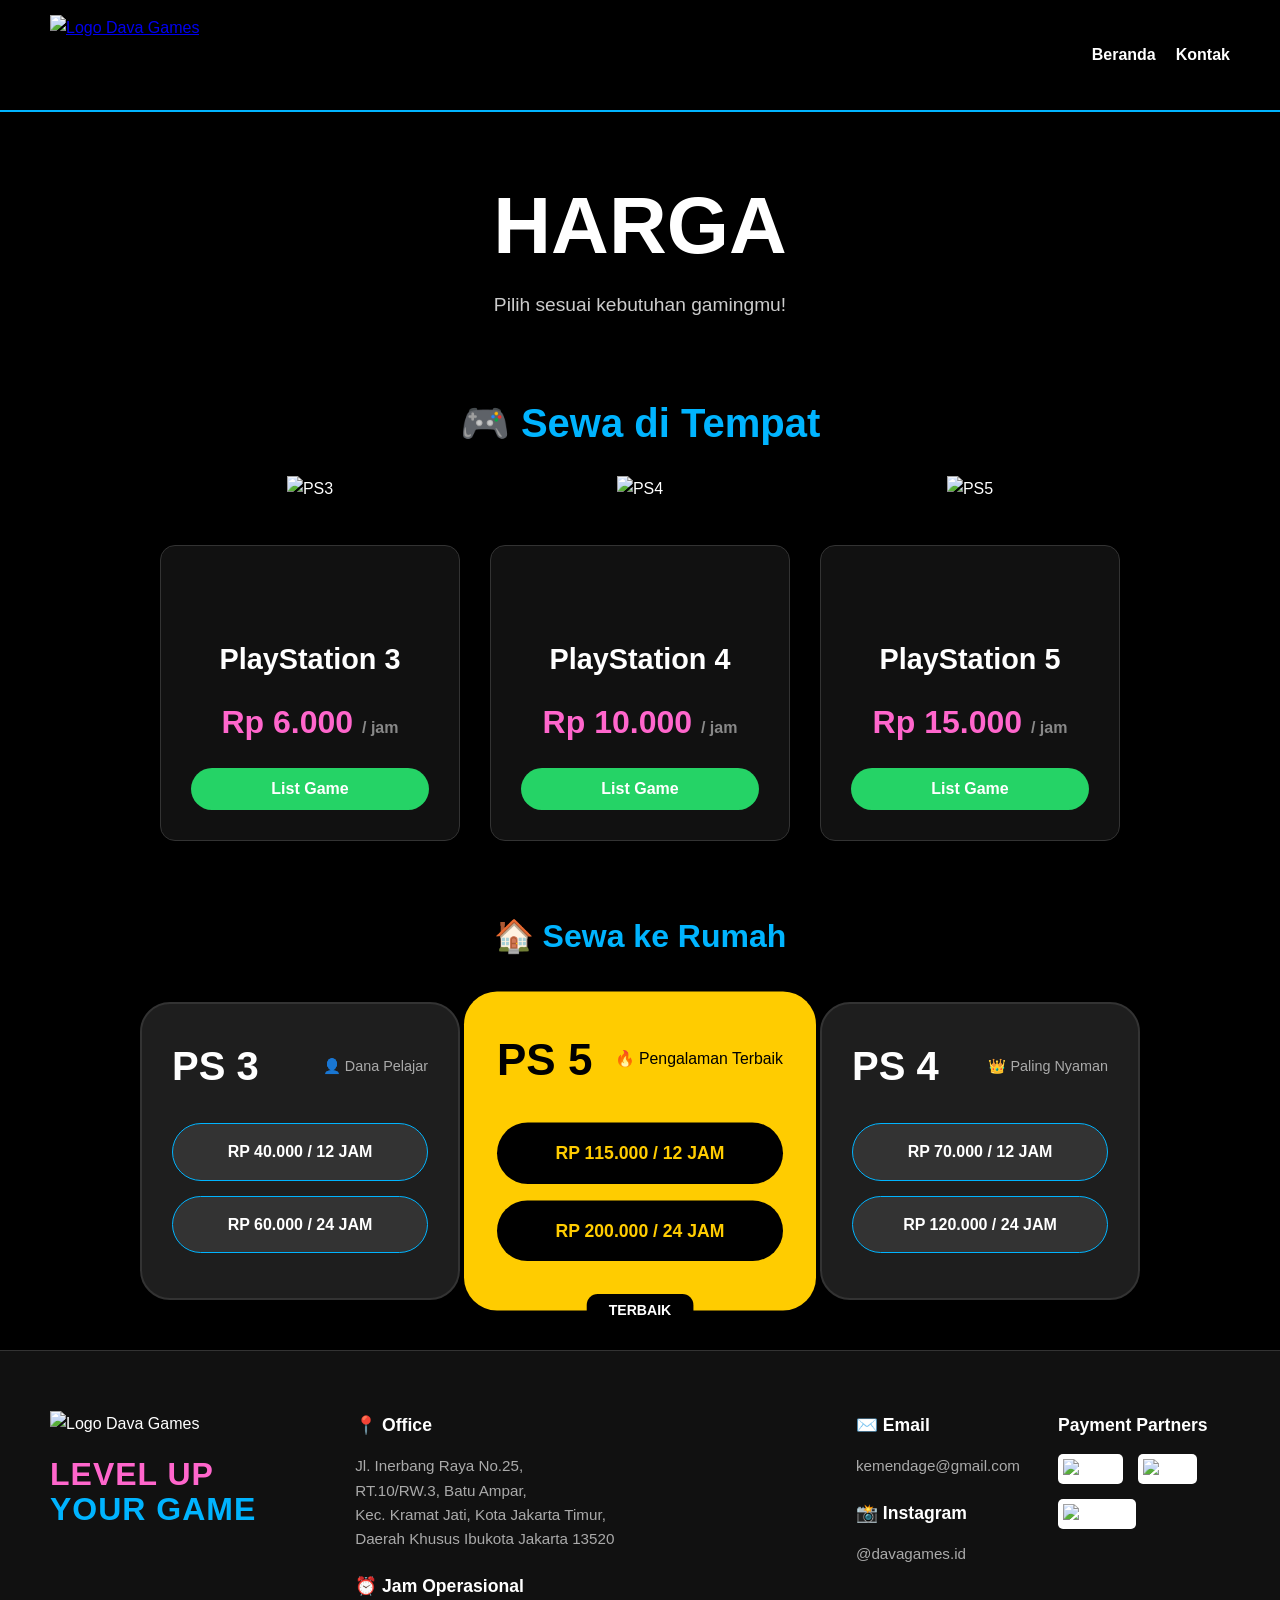
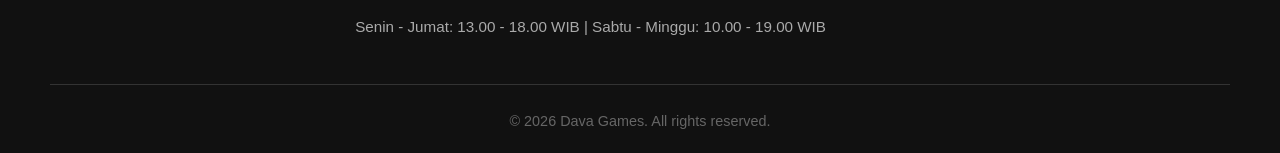
==== harga.html @ 0c89ca35 "Add base file" ====
<!DOCTYPE html>
<html lang="id">
<head>
    <meta charset="UTF-8">
    <meta name="viewport" content="width=device-width, initial-scale=1.0">
    <title>Harga Sewa | Dava Games</title>
    <link rel="stylesheet" href="style.css">
</head>
<body>

    <nav>
        <div class="logo">
            <a href="index.html"><img src="image/logo.png" alt="Logo Dava Games"></a>
        </div>
        <ul class="nav-links">
            <li><a href="index.html">Beranda</a></li>
            <li><a href="#kontak">Kontak</a></li>
        </ul>
    </nav>

    <header class="harga-header">
        <h1>HARGA</h1>
        <p>Pilih sesuai kebutuhan gamingmu!</p>
    </header>

    <section class="pricing" style="padding: 20px 50px;">
        <h2 class="section-title">🎮 Sewa di Tempat</h2>
        <div class="cards">
            <div class="card">
                <img src="image/ps3.png" alt="PS3" class="konsol-img">
                <h3>PlayStation 3</h3>
                <p class="price">Rp 6.000 <span>/ jam</span></p>
                <button class="btn-pesan" onclick="window.location.href='list-game.html?console=ps3'">List Game</button>
            </div>
            <div class="card">
                <img src="image/ps4.png" alt="PS4" class="konsol-img">
                <h3>PlayStation 4</h3>
                <p class="price">Rp 10.000 <span>/ jam</span></p>
                <button class="btn-pesan" onclick="window.location.href='list-game.html?console=ps4'">List Game</button>
            </div>
            <div class="card">
                <img src="image/ps5.png" alt="PS5" class="konsol-img">
                <h3>PlayStation 5</h3>
                <p class="price">Rp 15.000 <span>/ jam</span></p>
                <button class="btn-pesan" onclick="window.location.href='list-game.html?console=ps5'">List Game</button>
            </div>
        </div>
    </section>

    <section class="home-rental">
        <h2 class="section-title">🏠 Sewa ke Rumah</h2>
        <div class="home-grid">
            
            <div class="home-card">
                <div class="home-card-header">
                    <h3>PS 3</h3>
                    <span>👤 Dana Pelajar</span>
                </div>
                <div class="price-pill">RP 40.000 / 12 JAM</div>
                <div class="price-pill">RP 60.000 / 24 JAM</div>
            </div>

            <div class="home-card best-seller">
                <div class="badge-terbaik">TERBAIK</div>
                <div class="home-card-header">
                    <h3>PS 5</h3>
                    <span>🔥 Pengalaman Terbaik</span>
                </div>
                <div class="price-pill">RP 115.000 / 12 JAM</div>
                <div class="price-pill">RP 200.000 / 24 JAM</div>
            </div>

            <div class="home-card">
                <div class="home-card-header">
                    <h3>PS 4</h3>
                    <span>👑 Paling Nyaman</span>
                </div>
                <div class="price-pill">RP 70.000 / 12 JAM</div>
                <div class="price-pill">RP 120.000 / 24 JAM</div>
            </div>

        </div>
    </section>

<footer id="kontak">
        <div class="footer-container">
            <div class="footer-col brand-col">
                <img src="image/logo.png" alt="Logo Dava Games" class="footer-logo">
                <h2 class="footer-tagline"><span class="text-pink">LEVEL UP</span><br><span class="text-cyan">YOUR GAME</span></h2>
            </div>

<div class="footer-col">
                <div class="contact-item">
                    <h4>📍 Office</h4>
                    <p>Jl. Inerbang Raya No.25,<br>RT.10/RW.3, Batu Ampar,<br>Kec. Kramat Jati, Kota Jakarta Timur,<br>Daerah Khusus Ibukota Jakarta 13520</p>
                </div>
                
                <div class="contact-item mt-3">
                    <h4>⏰ Jam Operasional</h4>
                    <p style="white-space: nowrap;">Senin - Jumat: 13.00 - 18.00 WIB | Sabtu - Minggu: 10.00 - 19.00 WIB</p>
                </div>
            </div>

            <div class="footer-col">
                <div class="contact-item">
                    <h4>✉️ Email</h4>
                    <p>kemendage@gmail.com</p>
                </div>
                <div class="contact-item mt-3">
                    <h4>📸 Instagram</h4>
                    <p>@davagames.id</p>
                </div>
            </div>

            <div class="footer-col payment-col">
                <h4>Payment Partners</h4>
                <div class="payment-logos">
                    <img src="image/qris_logo.png" alt="QRIS" class="pay-img">
                    <img src="image/bca.png" alt="BCA" class="pay-img">
                    <img src="image/mandiri.png" alt="Mandiri" class="pay-img">
                </div>
            </div>
        </div>
        
        <div class="footer-bottom">
            <p>&copy; 2026 Dava Games. All rights reserved.</p>
        </div>
    </footer>

    <script src="script.js"></script>
</body>
</html>
---- style.css ----
/* Reset & Tema Warna dari Logo */
:root {
    --hitam-pekat: #000000;
    --abu-gelap: #111111;
    --biru-cyan: #00b4ff; /* Diambil dari tulisan GAMES */
    --pink-neon: #ff66cc; /* Diambil dari tulisan DAVA */
    --teks-putih: #ffffff;
}

* {
    margin: 0;
    padding: 0;
    box-sizing: border-box;
    font-family: 'Segoe UI', Tahoma, Geneva, Verdana, sans-serif;
    scroll-behavior: smooth;
}

body {
    background-color: var(--hitam-pekat);
    color: var(--teks-putih);
    line-height: 1.6;
}

/* Pewarnaan Teks Khusus */
.text-pink { color: var(--pink-neon); }
.text-cyan { color: var(--biru-cyan); }

/* Navigasi */
nav {
    display: flex;
    justify-content: space-between;
    align-items: center;
    padding: 15px 50px;
    background-color: rgba(0, 0, 0, 0.9);
    position: sticky;
    top: 0;
    z-index: 1000;
    border-bottom: 2px solid var(--biru-cyan);
    transition: all 0.4s ease; /* Efek halus saat padding berubah */
}

.logo img {
    height: 80px; /* Ukuran awal saat di paling atas */
    width: auto;
    display: block;
    transition: height 0.4s ease; /* Efek halus saat logo mengecil/membesar */
}

/* Class tambahan saat layar di-scroll ke bawah */
nav.nav-scrolled {
    padding: 5px 50px; /* Padding atas bawah mengecil */
    background-color: rgba(0, 0, 0, 0.98); /* Warna background sedikit lebih pekat */
}

nav.nav-scrolled .logo img {
    height: 60px; /* Logo mengecil saat di-scroll */
}

.nav-links {
    list-style: none;
    display: flex;
    gap: 20px;
}

.nav-links a {
    color: var(--teks-putih);
    text-decoration: none;
    font-weight: bold;
    transition: color 0.3s ease;
}

.nav-links a:hover {
    color: var(--pink-neon);
}

/* Hero Section */
.hero {
    height: 80vh;
    display: flex;
    justify-content: center;
    align-items: center;
    text-align: center;
    /* Efek gelap di background agar teks terbaca jelas */
    background: linear-gradient(rgba(0,0,0,0.8), rgba(0,0,0,0.9)), url('https://images.unsplash.com/photo-1606144042614-b2417e99c4e3?q=80&w=2070') center/cover;
    padding: 0 20px;
}

.hero h1 {
    font-size: 4rem;
    margin-bottom: 15px;
    text-shadow: 0 0 10px rgba(0, 180, 255, 0.5); /* Efek cahaya */
}

.hero p {
    font-size: 1.2rem;
    max-width: 600px;
    margin: 0 auto 30px;
    color: #cccccc;
}

.btn {
    padding: 12px 30px;
    background: linear-gradient(45deg, var(--pink-neon), var(--biru-cyan));
    color: var(--teks-putih);
    text-decoration: none;
    font-weight: bold;
    border-radius: 25px;
    transition: transform 0.3s, box-shadow 0.3s;
    display: inline-block;
}

.btn:hover {
    transform: scale(1.05);
    box-shadow: 0 0 15px var(--biru-cyan);
}

/* Pricing Section */
.pricing, .location {
    padding: 80px 50px;
    text-align: center;
}

.pricing h2, .location h2 {
    margin-bottom: 40px;
    color: var(--biru-cyan);
    font-size: 2.5rem;
}

.cards {
    display: flex;
    justify-content: center;
    gap: 30px;
    flex-wrap: wrap;
}

.card {
    background-color: var(--abu-gelap);
    padding: 30px;
    padding-top: 90px; /* DIBESARKAN: Memberi ruang ekstra agar teks tidak tertabrak gambar */
    border-radius: 15px;
    width: 300px;
    border: 1px solid #333;
    transition: all 0.3s ease;
    position: relative;
    margin-top: 50px; /* TAMBAHAN: Memberi jarak dari judul "Pilihan Konsol" ke kotak */
}

/* Efek menyala saat mouse diarahkan ke kotak harga */
.card:hover {
    transform: translateY(-10px);
    border-color: var(--pink-neon);
    box-shadow: 0 0 20px rgba(255, 102, 204, 0.3);
}

.card h3 {
    font-size: 1.8rem;
    margin-bottom: 15px;
    color: var(--teks-putih);
}

.price {
    font-size: 2rem;
    color: var(--pink-neon);
    font-weight: bold;
    margin-bottom: 20px;
}

.price span {
    font-size: 1rem;
    color: #888;
}

.card ul {
    list-style: none;
    margin-bottom: 30px;
    text-align: left;
}

.card ul li {
    margin-bottom: 10px;
    padding-bottom: 5px;
    border-bottom: 1px solid #333;
}

.btn-pesan {
    width: 100%;
    padding: 12px;
    background-color: #25D366; 
    color: white;
    border: none;
    font-size: 1rem;
    font-weight: bold;
    border-radius: 25px;
    cursor: pointer;
    transition: background-color 0.3s, transform 0.2s;
}

.btn-pesan:hover {
    background-color: #1ebe57;
    transform: scale(1.05);
}

/* Lokasi */
.map-container {
    margin-top: 20px;
    border-radius: 10px;
    overflow: hidden;
    border: 2px solid var(--biru-cyan);
}

/* --- UPDATE FOOTER 4 KOLOM --- */
footer {
    background-color: var(--abu-gelap);
    padding: 60px 50px 20px; /* Padding diperbesar agar luas */
    border-top: 1px solid #333;
    color: var(--teks-putih);
}

.footer-container {
    display: grid;
    grid-template-columns: 1.6fr 1fr 1fr 1fr; /* Membagi menjadi 4 kolom, kolom pertama sedikit lebih lebar */
    gap: 30px;
    margin-bottom: 40px;
    text-align: left; /* Teks rata kiri seperti contoh Bobobox */
}

/* Styling Judul Tiap Kolom */
.footer-col h4 {
    color: var(--teks-putih);
    font-size: 1.1rem;
    margin-bottom: 15px;
    display: flex;
    align-items: center;
    gap: 8px;
}

.footer-col p {
    color: #aaaaaa;
    font-size: 0.95rem;
    line-height: 1.6;
    margin-bottom: 5px;
}

/* Kolom 1 (Brand) */
.footer-logo {
    height: 70px; /* Ukuran logo di footer */
    width: auto;
    margin-bottom: 20px;
}

.footer-tagline {
    font-size: 2rem;
    line-height: 1.1;
    letter-spacing: 1px;
}

.contact-item.mt-3 {
    margin-top: 20px;
}

/* Styling Payment Partners (Gaya Label/Logo) */
.payment-logos {
    display: flex;
    gap: 10px;
    flex-wrap: wrap;
}

.pay-badge {
    padding: 6px 15px;
    border-radius: 5px;
    font-weight: 900;
    font-size: 0.9rem;
    background-color: #ffffff; /* Latar putih agar warna logo asli terlihat */
    display: inline-block;
}

/* Styling Payment Partners (Menggunakan Gambar) */
.payment-logos {
    display: flex;
    gap: 15px; /* Jarak antar logo bank */
    flex-wrap: wrap;
    align-items: center; /* Memastikan logo sejajar di tengah secara vertikal */
}

.pay-img {
    height: 30px; /* Atur tinggi gambar logo di sini. Ubah angka ini jika logo terlalu besar/kecil */
    width: auto;
    object-fit: contain;
    background-color: white; /* Memberi latar putih (opsional, bagus jika logo bank-nya gelap) */
    padding: 5px;
    border-radius: 5px;
}

/* Copyright Bawah */
.footer-bottom {
    text-align: center;
    padding-top: 25px;
    border-top: 1px solid #333;
}

.footer-bottom p {
    color: #666666;
    font-size: 0.9rem;
    margin: 0;
}

/* --- RESPONSIF UNTUK HP --- */
@media (max-width: 900px) {
    /* Jika dibuka di layar kecil/HP, jadikan 1 baris ke bawah */
    .footer-container {
        grid-template-columns: 1fr; 
        text-align: center;
        gap: 40px;
    }
    
    .footer-col h4 {
        justify-content: center;
    }

    .payment-logos {
        justify-content: center;
    }
}

/* --- UPDATE PADA GAMBAR KONSOL --- */
.konsol-img {
    position: absolute;
    height: 140px; /* KITA GUNAKAN HEIGHT: Agar tinggi PS3, PS4, dan PS5 sama rata */
    width: auto;   /* Lebar akan menyesuaikan proporsi asli secara otomatis */
    top: -70px;    /* Ditarik lebih tinggi ke atas menembus batas kotak */
    z-index: 10;
    transition: transform 0.3s ease;
    /* Opsional: Menambahkan sedikit bayangan agar efek 3D lebih terasa */
    filter: drop-shadow(0px 10px 10px rgba(0,0,0,0.8)); 
}

/* --- UPDATE PADA GAMBAR KONSOL --- */
.konsol-img {
    position: absolute;
    height: 140px; 
    width: auto;   
    top: -70px;    
    
    /* Tambahan kode untuk mengetengahkan SEMUA gambar */
    left: 50%;
    transform: translateX(-50%);
    
    z-index: 10;
    transition: transform 0.3s ease;
    filter: drop-shadow(0px 10px 10px rgba(0,0,0,0.8)); 
}

/* HAPUS kode .img-ps3, .img-ps4, .img-ps5 yang lama karena sekarang semuanya di tengah */

/* --- UPDATE EFEK ANIMASI MELAYANG --- */
/* Sekarang efek animasinya dibuat sama untuk semua konsol */
.card:hover .konsol-img {
    /* Tetap di tengah (-50%), lalu naik ke atas (-10px), dan sedikit membesar (scale) */
    transform: translate(-50%, -10px) scale(1.05); 
}

/* =========================================
   STYLE KHUSUS HALAMAN KATALOG GAME 
   ========================================= */

.filter-section {
    background-color: var(--abu-gelap);
    padding: 30px 50px;
    border-bottom: 1px solid #333;
}

.filter-container {
    display: flex;
    justify-content: center;
    align-items: center;
    gap: 20px;
    flex-wrap: wrap;
}

.filter-box, .search-box {
    background-color: #2a2a2a;
    padding: 10px 20px;
    border-radius: 30px;
    display: flex;
    align-items: center;
    gap: 10px;
}

.filter-box label {
    font-size: 0.8rem;
    color: #aaa;
    text-transform: uppercase;
}

.filter-box select, .search-box input {
    background: transparent;
    border: none;
    color: white;
    font-size: 1rem;
    outline: none;
    cursor: pointer;
}

.search-box {
    background-color: #333;
}

.search-icon {
    background-color: #ffcc00; /* Warna kuning khas tombol search PS */
    color: black;
    border-radius: 50%;
    width: 30px;
    height: 30px;
    display: flex;
    justify-content: center;
    align-items: center;
    font-size: 0.9rem;
}

/* Grid Katalog Game */
.game-katalog {
    padding: 40px 50px 80px;
    min-height: 50vh;
}

.game-grid {
    display: grid;
    /* Grid otomatis menyesuaikan layar, minimal lebar card 220px */
    grid-template-columns: repeat(auto-fill, minmax(220px, 1fr));
    gap: 25px;
}

.game-card-item {
    background-color: #1e1e1e;
    border-radius: 15px;
    overflow: hidden;
    position: relative;
    cursor: pointer;
    transition: transform 0.3s ease, box-shadow 0.3s ease;
}

.game-card-item:hover {
    transform: scale(1.05);
    box-shadow: 0 10px 20px rgba(0, 180, 255, 0.2);
}

.game-cover {
    width: 100%;
    aspect-ratio: 3 / 4; /* Rasio standar cover game */
    object-fit: cover;
    display: block;
}

/* Efek gradasi hitam di bawah cover game untuk teks */
.game-info-overlay {
    position: absolute;
    bottom: 0;
    left: 0;
    right: 0;
    padding: 30px 15px 15px;
    background: linear-gradient(to top, rgba(0,0,0,1) 0%, rgba(0,0,0,0.8) 50%, rgba(0,0,0,0) 100%);
}

.game-title {
    font-size: 1.1rem;
    margin-bottom: 8px;
    color: white;
    font-weight: bold;
    /* Membuat teks yang terlalu panjang jadi titik-titik (...) */
    white-space: nowrap;
    overflow: hidden;
    text-overflow: ellipsis;
}

.badge {
    font-size: 0.7rem;
    background-color: white;
    color: black;
    padding: 3px 6px;
    border-radius: 4px;
    font-weight: bold;
    margin-right: 5px;
}

/* Badge khusus PS5 warna putih, PS4 warna biru, PS3 warna hitam */
.badge.ps5 { background-color: white; color: black; }
.badge.ps4 { background-color: #00439c; color: white; }
.badge.ps3 { background-color: #333; color: white; border: 1px solid #666; }

/* --- STYLE HALAMAN HARGA --- */
.harga-header {
    text-align: center;
    padding: 50px 20px;
}

.header-icon {
    height: 80px;
    margin-bottom: 10px;
}

.harga-header h1 {
    font-size: 5rem;
    color: white;
    font-family: 'Arial Black', sans-serif;
}

.harga-header p {
    color: #ccc;
    font-size: 1.2rem;
}

.section-title {
    text-align: center;
    color: var(--biru-cyan);
    margin-bottom: 40px;
    font-size: 2rem;
}

/* Home Rental Layout (Foto 3) */
.home-rental {
    padding: 50px;
    background-color: #000;
}

.home-grid {
    display: flex;
    justify-content: center;
    align-items: center;
    gap: 20px;
    flex-wrap: wrap;
}

.home-card {
    background-color: #1e1e1e;
    border-radius: 30px;
    padding: 30px;
    width: 320px;
    border: 2px solid #333;
    position: relative;
}

.home-card-header {
    display: flex;
    justify-content: space-between;
    align-items: center;
    margin-bottom: 25px;
}

.home-card-header h3 {
    font-size: 2.5rem;
    color: white;
}

.home-card-header span {
    font-size: 0.9rem;
    color: #aaa;
}

.price-pill {
    background-color: #333;
    color: white;
    padding: 15px;
    border-radius: 50px;
    text-align: center;
    font-weight: bold;
    margin-bottom: 15px;
    border: 1px solid var(--biru-cyan);
    cursor: pointer;
    transition: 0.3s;
}

.price-pill:hover {
    background-color: var(--biru-cyan);
    color: black;
}

/* Highlight PS 5 */
.best-seller {
    background-color: #ffcc00; /* Warna kuning seperti di foto */
    transform: scale(1.1);
    z-index: 5;
    border: none;
}

.best-seller .home-card-header h3, 
.best-seller .home-card-header span {
    color: black;
}

.best-seller .price-pill {
    background-color: black;
    color: #ffcc00;
    border: none;
}

.badge-terbaik {
    position: absolute;
    bottom: -15px;
    left: 50%;
    transform: translateX(-50%);
    background-color: black;
    color: white;
    padding: 5px 20px;
    border-radius: 10px;
    font-weight: bold;
    font-size: 0.8rem;
}
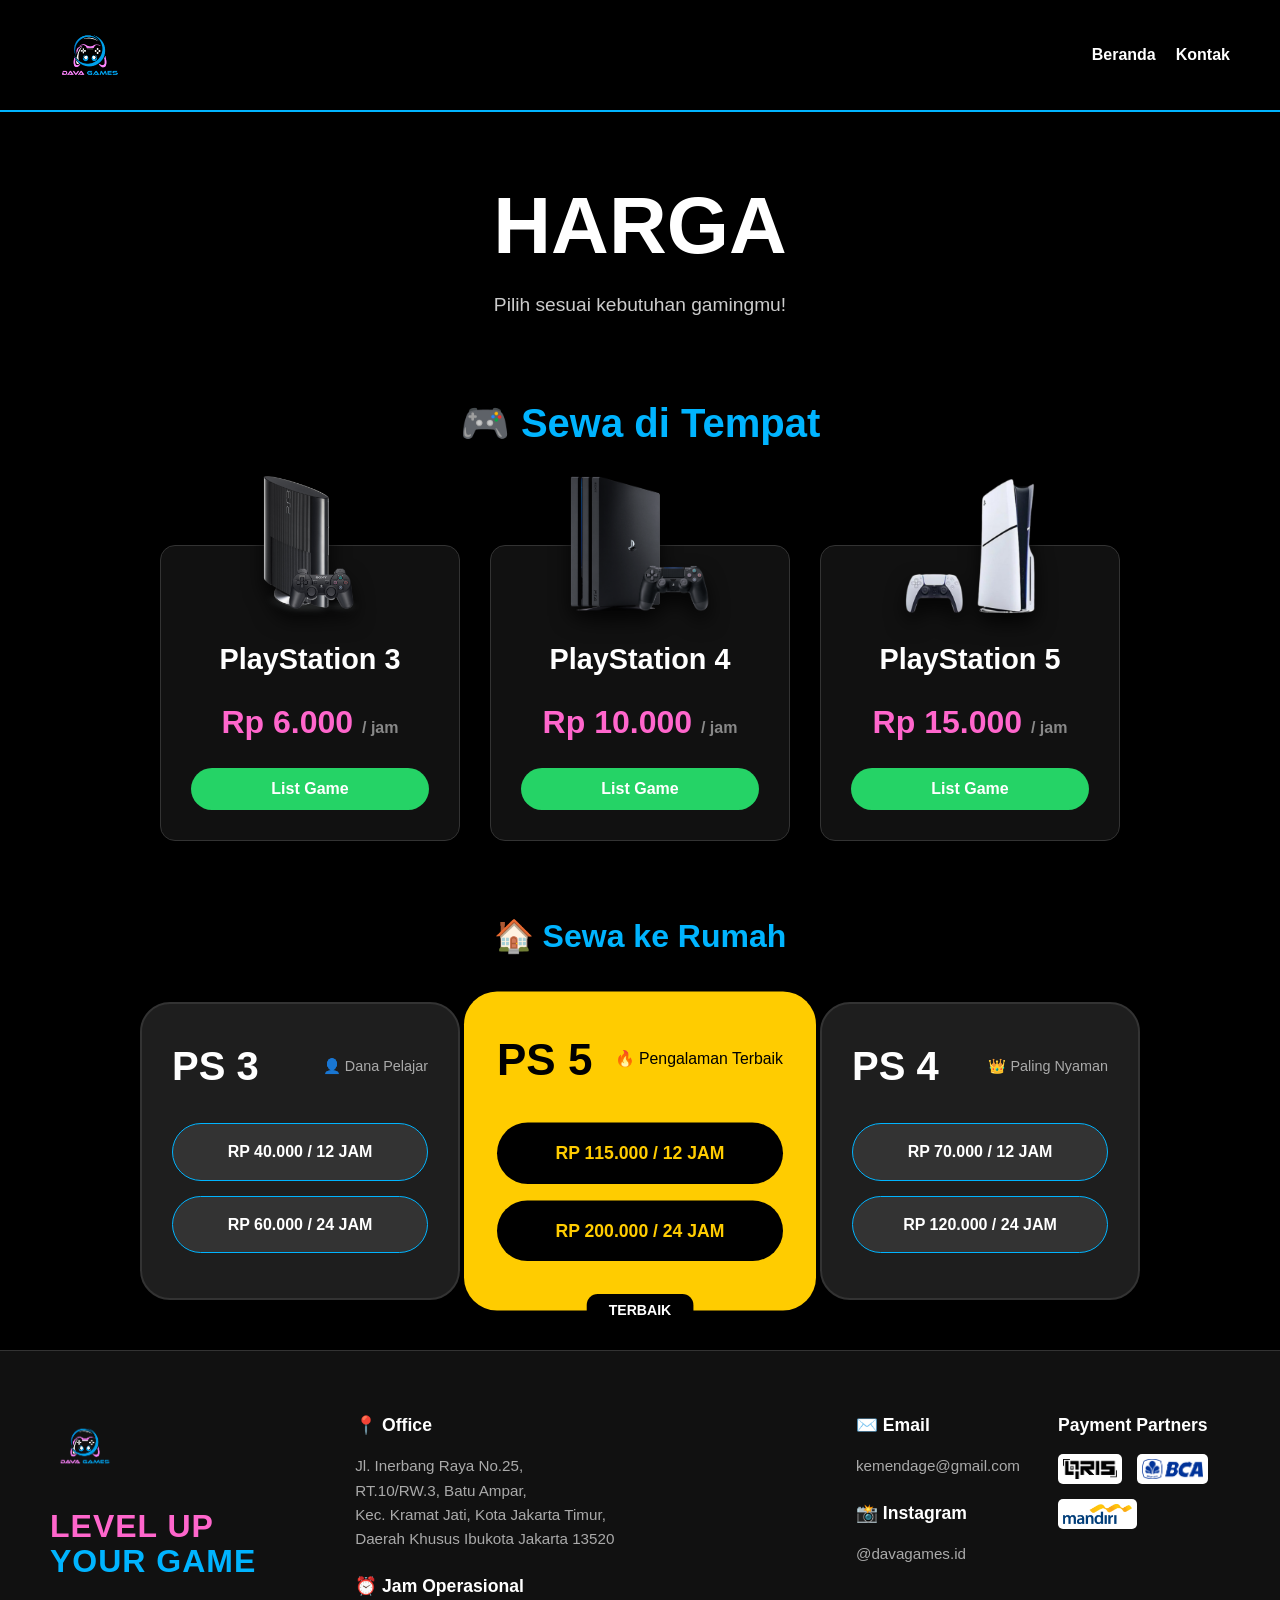
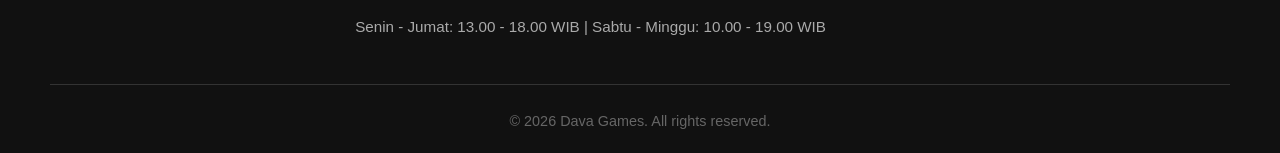
==== commit c830e79c: "update web responsif semua device" ====
--- a/harga.html
+++ b/harga.html
@@ -1,132 +1,132 @@
-<!DOCTYPE html>
-<html lang="id">
-<head>
-    <meta charset="UTF-8">
-    <meta name="viewport" content="width=device-width, initial-scale=1.0">
-    <title>Harga Sewa | Dava Games</title>
-    <link rel="stylesheet" href="style.css">
-</head>
-<body>
-
-    <nav>
-        <div class="logo">
-            <a href="index.html"><img src="image/logo.png" alt="Logo Dava Games"></a>
-        </div>
-        <ul class="nav-links">
-            <li><a href="index.html">Beranda</a></li>
-            <li><a href="#kontak">Kontak</a></li>
-        </ul>
-    </nav>
-
-    <header class="harga-header">
-        <h1>HARGA</h1>
-        <p>Pilih sesuai kebutuhan gamingmu!</p>
-    </header>
-
-    <section class="pricing" style="padding: 20px 50px;">
-        <h2 class="section-title">🎮 Sewa di Tempat</h2>
-        <div class="cards">
-            <div class="card">
-                <img src="image/ps3.png" alt="PS3" class="konsol-img">
-                <h3>PlayStation 3</h3>
-                <p class="price">Rp 6.000 <span>/ jam</span></p>
-                <button class="btn-pesan" onclick="window.location.href='list-game.html?console=ps3'">List Game</button>
-            </div>
-            <div class="card">
-                <img src="image/ps4.png" alt="PS4" class="konsol-img">
-                <h3>PlayStation 4</h3>
-                <p class="price">Rp 10.000 <span>/ jam</span></p>
-                <button class="btn-pesan" onclick="window.location.href='list-game.html?console=ps4'">List Game</button>
-            </div>
-            <div class="card">
-                <img src="image/ps5.png" alt="PS5" class="konsol-img">
-                <h3>PlayStation 5</h3>
-                <p class="price">Rp 15.000 <span>/ jam</span></p>
-                <button class="btn-pesan" onclick="window.location.href='list-game.html?console=ps5'">List Game</button>
-            </div>
-        </div>
-    </section>
-
-    <section class="home-rental">
-        <h2 class="section-title">🏠 Sewa ke Rumah</h2>
-        <div class="home-grid">
-            
-            <div class="home-card">
-                <div class="home-card-header">
-                    <h3>PS 3</h3>
-                    <span>👤 Dana Pelajar</span>
-                </div>
-                <div class="price-pill">RP 40.000 / 12 JAM</div>
-                <div class="price-pill">RP 60.000 / 24 JAM</div>
-            </div>
-
-            <div class="home-card best-seller">
-                <div class="badge-terbaik">TERBAIK</div>
-                <div class="home-card-header">
-                    <h3>PS 5</h3>
-                    <span>🔥 Pengalaman Terbaik</span>
-                </div>
-                <div class="price-pill">RP 115.000 / 12 JAM</div>
-                <div class="price-pill">RP 200.000 / 24 JAM</div>
-            </div>
-
-            <div class="home-card">
-                <div class="home-card-header">
-                    <h3>PS 4</h3>
-                    <span>👑 Paling Nyaman</span>
-                </div>
-                <div class="price-pill">RP 70.000 / 12 JAM</div>
-                <div class="price-pill">RP 120.000 / 24 JAM</div>
-            </div>
-
-        </div>
-    </section>
-
-<footer id="kontak">
-        <div class="footer-container">
-            <div class="footer-col brand-col">
-                <img src="image/logo.png" alt="Logo Dava Games" class="footer-logo">
-                <h2 class="footer-tagline"><span class="text-pink">LEVEL UP</span><br><span class="text-cyan">YOUR GAME</span></h2>
-            </div>
-
-<div class="footer-col">
-                <div class="contact-item">
-                    <h4>📍 Office</h4>
-                    <p>Jl. Inerbang Raya No.25,<br>RT.10/RW.3, Batu Ampar,<br>Kec. Kramat Jati, Kota Jakarta Timur,<br>Daerah Khusus Ibukota Jakarta 13520</p>
-                </div>
-                
-                <div class="contact-item mt-3">
-                    <h4>⏰ Jam Operasional</h4>
-                    <p style="white-space: nowrap;">Senin - Jumat: 13.00 - 18.00 WIB | Sabtu - Minggu: 10.00 - 19.00 WIB</p>
-                </div>
-            </div>
-
-            <div class="footer-col">
-                <div class="contact-item">
-                    <h4>✉️ Email</h4>
-                    <p>kemendage@gmail.com</p>
-                </div>
-                <div class="contact-item mt-3">
-                    <h4>📸 Instagram</h4>
-                    <p>@davagames.id</p>
-                </div>
-            </div>
-
-            <div class="footer-col payment-col">
-                <h4>Payment Partners</h4>
-                <div class="payment-logos">
-                    <img src="image/qris_logo.png" alt="QRIS" class="pay-img">
-                    <img src="image/bca.png" alt="BCA" class="pay-img">
-                    <img src="image/mandiri.png" alt="Mandiri" class="pay-img">
-                </div>
-            </div>
-        </div>
-        
-        <div class="footer-bottom">
-            <p>&copy; 2026 Dava Games. All rights reserved.</p>
-        </div>
-    </footer>
-
-    <script src="script.js"></script>
-</body>
+<!DOCTYPE html>
+<html lang="id">
+<head>
+    <meta charset="UTF-8">
+    <meta name="viewport" content="width=device-width, initial-scale=1.0">
+    <title>Harga Sewa | Dava Games</title>
+    <link rel="stylesheet" href="style.css">
+</head>
+<body>
+
+    <nav>
+        <div class="logo">
+            <a href="index.html"><img src="image/logo.png" alt="Logo Dava Games"></a>
+        </div>
+        <ul class="nav-links">
+            <li><a href="index.html">Beranda</a></li>
+            <li><a href="#kontak">Kontak</a></li>
+        </ul>
+    </nav>
+
+    <header class="harga-header">
+        <h1>HARGA</h1>
+        <p>Pilih sesuai kebutuhan gamingmu!</p>
+    </header>
+
+    <section class="pricing" style="padding: 20px 50px;">
+        <h2 class="section-title">🎮 Sewa di Tempat</h2>
+        <div class="cards">
+            <div class="card">
+                <img src="image/ps3.png" alt="PS3" class="konsol-img">
+                <h3>PlayStation 3</h3>
+                <p class="price">Rp 6.000 <span>/ jam</span></p>
+                <button class="btn-pesan" onclick="window.location.href='list-game.html?console=ps3'">List Game</button>
+            </div>
+            <div class="card">
+                <img src="image/ps4.png" alt="PS4" class="konsol-img">
+                <h3>PlayStation 4</h3>
+                <p class="price">Rp 10.000 <span>/ jam</span></p>
+                <button class="btn-pesan" onclick="window.location.href='list-game.html?console=ps4'">List Game</button>
+            </div>
+            <div class="card">
+                <img src="image/ps5.png" alt="PS5" class="konsol-img">
+                <h3>PlayStation 5</h3>
+                <p class="price">Rp 15.000 <span>/ jam</span></p>
+                <button class="btn-pesan" onclick="window.location.href='list-game.html?console=ps5'">List Game</button>
+            </div>
+        </div>
+    </section>
+
+    <section class="home-rental">
+        <h2 class="section-title">🏠 Sewa ke Rumah</h2>
+        <div class="home-grid">
+            
+            <div class="home-card">
+                <div class="home-card-header">
+                    <h3>PS 3</h3>
+                    <span>👤 Dana Pelajar</span>
+                </div>
+                <div class="price-pill">RP 40.000 / 12 JAM</div>
+                <div class="price-pill">RP 60.000 / 24 JAM</div>
+            </div>
+
+            <div class="home-card best-seller">
+                <div class="badge-terbaik">TERBAIK</div>
+                <div class="home-card-header">
+                    <h3>PS 5</h3>
+                    <span>🔥 Pengalaman Terbaik</span>
+                </div>
+                <div class="price-pill">RP 115.000 / 12 JAM</div>
+                <div class="price-pill">RP 200.000 / 24 JAM</div>
+            </div>
+
+            <div class="home-card">
+                <div class="home-card-header">
+                    <h3>PS 4</h3>
+                    <span>👑 Paling Nyaman</span>
+                </div>
+                <div class="price-pill">RP 70.000 / 12 JAM</div>
+                <div class="price-pill">RP 120.000 / 24 JAM</div>
+            </div>
+
+        </div>
+    </section>
+
+<footer id="kontak">
+        <div class="footer-container">
+            <div class="footer-col brand-col">
+                <img src="image/logo.png" alt="Logo Dava Games" class="footer-logo">
+                <h2 class="footer-tagline"><span class="text-pink">LEVEL UP</span><br><span class="text-cyan">YOUR GAME</span></h2>
+            </div>
+
+<div class="footer-col">
+                <div class="contact-item">
+                    <h4>📍 Office</h4>
+                    <p>Jl. Inerbang Raya No.25,<br>RT.10/RW.3, Batu Ampar,<br>Kec. Kramat Jati, Kota Jakarta Timur,<br>Daerah Khusus Ibukota Jakarta 13520</p>
+                </div>
+                
+                <div class="contact-item mt-3">
+                    <h4>⏰ Jam Operasional</h4>
+                    <p style="white-space: nowrap;">Senin - Jumat: 13.00 - 18.00 WIB | Sabtu - Minggu: 10.00 - 19.00 WIB</p>
+                </div>
+            </div>
+
+            <div class="footer-col">
+                <div class="contact-item">
+                    <h4>✉️ Email</h4>
+                    <p>kemendage@gmail.com</p>
+                </div>
+                <div class="contact-item mt-3">
+                    <h4>📸 Instagram</h4>
+                    <p>@davagames.id</p>
+                </div>
+            </div>
+
+            <div class="footer-col payment-col">
+                <h4>Payment Partners</h4>
+                <div class="payment-logos">
+                    <img src="image/qris_logo.png" alt="QRIS" class="pay-img">
+                    <img src="image/bca.png" alt="BCA" class="pay-img">
+                    <img src="image/mandiri.png" alt="Mandiri" class="pay-img">
+                </div>
+            </div>
+        </div>
+        
+        <div class="footer-bottom">
+            <p>&copy; 2026 Dava Games. All rights reserved.</p>
+        </div>
+    </footer>
+
+    <script src="script.js"></script>
+</body>
 </html>
--- a/style.css
+++ b/style.css
@@ -1,607 +1,690 @@
-/* Reset & Tema Warna dari Logo */
-:root {
-    --hitam-pekat: #000000;
-    --abu-gelap: #111111;
-    --biru-cyan: #00b4ff; /* Diambil dari tulisan GAMES */
-    --pink-neon: #ff66cc; /* Diambil dari tulisan DAVA */
-    --teks-putih: #ffffff;
-}
-
-* {
-    margin: 0;
-    padding: 0;
-    box-sizing: border-box;
-    font-family: 'Segoe UI', Tahoma, Geneva, Verdana, sans-serif;
-    scroll-behavior: smooth;
-}
-
-body {
-    background-color: var(--hitam-pekat);
-    color: var(--teks-putih);
-    line-height: 1.6;
-}
-
-/* Pewarnaan Teks Khusus */
-.text-pink { color: var(--pink-neon); }
-.text-cyan { color: var(--biru-cyan); }
-
-/* Navigasi */
-nav {
-    display: flex;
-    justify-content: space-between;
-    align-items: center;
-    padding: 15px 50px;
-    background-color: rgba(0, 0, 0, 0.9);
-    position: sticky;
-    top: 0;
-    z-index: 1000;
-    border-bottom: 2px solid var(--biru-cyan);
-    transition: all 0.4s ease; /* Efek halus saat padding berubah */
-}
-
-.logo img {
-    height: 80px; /* Ukuran awal saat di paling atas */
-    width: auto;
-    display: block;
-    transition: height 0.4s ease; /* Efek halus saat logo mengecil/membesar */
-}
-
-/* Class tambahan saat layar di-scroll ke bawah */
-nav.nav-scrolled {
-    padding: 5px 50px; /* Padding atas bawah mengecil */
-    background-color: rgba(0, 0, 0, 0.98); /* Warna background sedikit lebih pekat */
-}
-
-nav.nav-scrolled .logo img {
-    height: 60px; /* Logo mengecil saat di-scroll */
-}
-
-.nav-links {
-    list-style: none;
-    display: flex;
-    gap: 20px;
-}
-
-.nav-links a {
-    color: var(--teks-putih);
-    text-decoration: none;
-    font-weight: bold;
-    transition: color 0.3s ease;
-}
-
-.nav-links a:hover {
-    color: var(--pink-neon);
-}
-
-/* Hero Section */
-.hero {
-    height: 80vh;
-    display: flex;
-    justify-content: center;
-    align-items: center;
-    text-align: center;
-    /* Efek gelap di background agar teks terbaca jelas */
-    background: linear-gradient(rgba(0,0,0,0.8), rgba(0,0,0,0.9)), url('https://images.unsplash.com/photo-1606144042614-b2417e99c4e3?q=80&w=2070') center/cover;
-    padding: 0 20px;
-}
-
-.hero h1 {
-    font-size: 4rem;
-    margin-bottom: 15px;
-    text-shadow: 0 0 10px rgba(0, 180, 255, 0.5); /* Efek cahaya */
-}
-
-.hero p {
-    font-size: 1.2rem;
-    max-width: 600px;
-    margin: 0 auto 30px;
-    color: #cccccc;
-}
-
-.btn {
-    padding: 12px 30px;
-    background: linear-gradient(45deg, var(--pink-neon), var(--biru-cyan));
-    color: var(--teks-putih);
-    text-decoration: none;
-    font-weight: bold;
-    border-radius: 25px;
-    transition: transform 0.3s, box-shadow 0.3s;
-    display: inline-block;
-}
-
-.btn:hover {
-    transform: scale(1.05);
-    box-shadow: 0 0 15px var(--biru-cyan);
-}
-
-/* Pricing Section */
-.pricing, .location {
-    padding: 80px 50px;
-    text-align: center;
-}
-
-.pricing h2, .location h2 {
-    margin-bottom: 40px;
-    color: var(--biru-cyan);
-    font-size: 2.5rem;
-}
-
-.cards {
-    display: flex;
-    justify-content: center;
-    gap: 30px;
-    flex-wrap: wrap;
-}
-
-.card {
-    background-color: var(--abu-gelap);
-    padding: 30px;
-    padding-top: 90px; /* DIBESARKAN: Memberi ruang ekstra agar teks tidak tertabrak gambar */
-    border-radius: 15px;
-    width: 300px;
-    border: 1px solid #333;
-    transition: all 0.3s ease;
-    position: relative;
-    margin-top: 50px; /* TAMBAHAN: Memberi jarak dari judul "Pilihan Konsol" ke kotak */
-}
-
-/* Efek menyala saat mouse diarahkan ke kotak harga */
-.card:hover {
-    transform: translateY(-10px);
-    border-color: var(--pink-neon);
-    box-shadow: 0 0 20px rgba(255, 102, 204, 0.3);
-}
-
-.card h3 {
-    font-size: 1.8rem;
-    margin-bottom: 15px;
-    color: var(--teks-putih);
-}
-
-.price {
-    font-size: 2rem;
-    color: var(--pink-neon);
-    font-weight: bold;
-    margin-bottom: 20px;
-}
-
-.price span {
-    font-size: 1rem;
-    color: #888;
-}
-
-.card ul {
-    list-style: none;
-    margin-bottom: 30px;
-    text-align: left;
-}
-
-.card ul li {
-    margin-bottom: 10px;
-    padding-bottom: 5px;
-    border-bottom: 1px solid #333;
-}
-
-.btn-pesan {
-    width: 100%;
-    padding: 12px;
-    background-color: #25D366; 
-    color: white;
-    border: none;
-    font-size: 1rem;
-    font-weight: bold;
-    border-radius: 25px;
-    cursor: pointer;
-    transition: background-color 0.3s, transform 0.2s;
-}
-
-.btn-pesan:hover {
-    background-color: #1ebe57;
-    transform: scale(1.05);
-}
-
-/* Lokasi */
-.map-container {
-    margin-top: 20px;
-    border-radius: 10px;
-    overflow: hidden;
-    border: 2px solid var(--biru-cyan);
-}
-
-/* --- UPDATE FOOTER 4 KOLOM --- */
-footer {
-    background-color: var(--abu-gelap);
-    padding: 60px 50px 20px; /* Padding diperbesar agar luas */
-    border-top: 1px solid #333;
-    color: var(--teks-putih);
-}
-
-.footer-container {
-    display: grid;
-    grid-template-columns: 1.6fr 1fr 1fr 1fr; /* Membagi menjadi 4 kolom, kolom pertama sedikit lebih lebar */
-    gap: 30px;
-    margin-bottom: 40px;
-    text-align: left; /* Teks rata kiri seperti contoh Bobobox */
-}
-
-/* Styling Judul Tiap Kolom */
-.footer-col h4 {
-    color: var(--teks-putih);
-    font-size: 1.1rem;
-    margin-bottom: 15px;
-    display: flex;
-    align-items: center;
-    gap: 8px;
-}
-
-.footer-col p {
-    color: #aaaaaa;
-    font-size: 0.95rem;
-    line-height: 1.6;
-    margin-bottom: 5px;
-}
-
-/* Kolom 1 (Brand) */
-.footer-logo {
-    height: 70px; /* Ukuran logo di footer */
-    width: auto;
-    margin-bottom: 20px;
-}
-
-.footer-tagline {
-    font-size: 2rem;
-    line-height: 1.1;
-    letter-spacing: 1px;
-}
-
-.contact-item.mt-3 {
-    margin-top: 20px;
-}
-
-/* Styling Payment Partners (Gaya Label/Logo) */
-.payment-logos {
-    display: flex;
-    gap: 10px;
-    flex-wrap: wrap;
-}
-
-.pay-badge {
-    padding: 6px 15px;
-    border-radius: 5px;
-    font-weight: 900;
-    font-size: 0.9rem;
-    background-color: #ffffff; /* Latar putih agar warna logo asli terlihat */
-    display: inline-block;
-}
-
-/* Styling Payment Partners (Menggunakan Gambar) */
-.payment-logos {
-    display: flex;
-    gap: 15px; /* Jarak antar logo bank */
-    flex-wrap: wrap;
-    align-items: center; /* Memastikan logo sejajar di tengah secara vertikal */
-}
-
-.pay-img {
-    height: 30px; /* Atur tinggi gambar logo di sini. Ubah angka ini jika logo terlalu besar/kecil */
-    width: auto;
-    object-fit: contain;
-    background-color: white; /* Memberi latar putih (opsional, bagus jika logo bank-nya gelap) */
-    padding: 5px;
-    border-radius: 5px;
-}
-
-/* Copyright Bawah */
-.footer-bottom {
-    text-align: center;
-    padding-top: 25px;
-    border-top: 1px solid #333;
-}
-
-.footer-bottom p {
-    color: #666666;
-    font-size: 0.9rem;
-    margin: 0;
-}
-
-/* --- RESPONSIF UNTUK HP --- */
-@media (max-width: 900px) {
-    /* Jika dibuka di layar kecil/HP, jadikan 1 baris ke bawah */
-    .footer-container {
-        grid-template-columns: 1fr; 
-        text-align: center;
-        gap: 40px;
-    }
-    
-    .footer-col h4 {
-        justify-content: center;
-    }
-
-    .payment-logos {
-        justify-content: center;
-    }
-}
-
-/* --- UPDATE PADA GAMBAR KONSOL --- */
-.konsol-img {
-    position: absolute;
-    height: 140px; /* KITA GUNAKAN HEIGHT: Agar tinggi PS3, PS4, dan PS5 sama rata */
-    width: auto;   /* Lebar akan menyesuaikan proporsi asli secara otomatis */
-    top: -70px;    /* Ditarik lebih tinggi ke atas menembus batas kotak */
-    z-index: 10;
-    transition: transform 0.3s ease;
-    /* Opsional: Menambahkan sedikit bayangan agar efek 3D lebih terasa */
-    filter: drop-shadow(0px 10px 10px rgba(0,0,0,0.8)); 
-}
-
-/* --- UPDATE PADA GAMBAR KONSOL --- */
-.konsol-img {
-    position: absolute;
-    height: 140px; 
-    width: auto;   
-    top: -70px;    
-    
-    /* Tambahan kode untuk mengetengahkan SEMUA gambar */
-    left: 50%;
-    transform: translateX(-50%);
-    
-    z-index: 10;
-    transition: transform 0.3s ease;
-    filter: drop-shadow(0px 10px 10px rgba(0,0,0,0.8)); 
-}
-
-/* HAPUS kode .img-ps3, .img-ps4, .img-ps5 yang lama karena sekarang semuanya di tengah */
-
-/* --- UPDATE EFEK ANIMASI MELAYANG --- */
-/* Sekarang efek animasinya dibuat sama untuk semua konsol */
-.card:hover .konsol-img {
-    /* Tetap di tengah (-50%), lalu naik ke atas (-10px), dan sedikit membesar (scale) */
-    transform: translate(-50%, -10px) scale(1.05); 
-}
-
-/* =========================================
-   STYLE KHUSUS HALAMAN KATALOG GAME 
-   ========================================= */
-
-.filter-section {
-    background-color: var(--abu-gelap);
-    padding: 30px 50px;
-    border-bottom: 1px solid #333;
-}
-
-.filter-container {
-    display: flex;
-    justify-content: center;
-    align-items: center;
-    gap: 20px;
-    flex-wrap: wrap;
-}
-
-.filter-box, .search-box {
-    background-color: #2a2a2a;
-    padding: 10px 20px;
-    border-radius: 30px;
-    display: flex;
-    align-items: center;
-    gap: 10px;
-}
-
-.filter-box label {
-    font-size: 0.8rem;
-    color: #aaa;
-    text-transform: uppercase;
-}
-
-.filter-box select, .search-box input {
-    background: transparent;
-    border: none;
-    color: white;
-    font-size: 1rem;
-    outline: none;
-    cursor: pointer;
-}
-
-.search-box {
-    background-color: #333;
-}
-
-.search-icon {
-    background-color: #ffcc00; /* Warna kuning khas tombol search PS */
-    color: black;
-    border-radius: 50%;
-    width: 30px;
-    height: 30px;
-    display: flex;
-    justify-content: center;
-    align-items: center;
-    font-size: 0.9rem;
-}
-
-/* Grid Katalog Game */
-.game-katalog {
-    padding: 40px 50px 80px;
-    min-height: 50vh;
-}
-
-.game-grid {
-    display: grid;
-    /* Grid otomatis menyesuaikan layar, minimal lebar card 220px */
-    grid-template-columns: repeat(auto-fill, minmax(220px, 1fr));
-    gap: 25px;
-}
-
-.game-card-item {
-    background-color: #1e1e1e;
-    border-radius: 15px;
-    overflow: hidden;
-    position: relative;
-    cursor: pointer;
-    transition: transform 0.3s ease, box-shadow 0.3s ease;
-}
-
-.game-card-item:hover {
-    transform: scale(1.05);
-    box-shadow: 0 10px 20px rgba(0, 180, 255, 0.2);
-}
-
-.game-cover {
-    width: 100%;
-    aspect-ratio: 3 / 4; /* Rasio standar cover game */
-    object-fit: cover;
-    display: block;
-}
-
-/* Efek gradasi hitam di bawah cover game untuk teks */
-.game-info-overlay {
-    position: absolute;
-    bottom: 0;
-    left: 0;
-    right: 0;
-    padding: 30px 15px 15px;
-    background: linear-gradient(to top, rgba(0,0,0,1) 0%, rgba(0,0,0,0.8) 50%, rgba(0,0,0,0) 100%);
-}
-
-.game-title {
-    font-size: 1.1rem;
-    margin-bottom: 8px;
-    color: white;
-    font-weight: bold;
-    /* Membuat teks yang terlalu panjang jadi titik-titik (...) */
-    white-space: nowrap;
-    overflow: hidden;
-    text-overflow: ellipsis;
-}
-
-.badge {
-    font-size: 0.7rem;
-    background-color: white;
-    color: black;
-    padding: 3px 6px;
-    border-radius: 4px;
-    font-weight: bold;
-    margin-right: 5px;
-}
-
-/* Badge khusus PS5 warna putih, PS4 warna biru, PS3 warna hitam */
-.badge.ps5 { background-color: white; color: black; }
-.badge.ps4 { background-color: #00439c; color: white; }
-.badge.ps3 { background-color: #333; color: white; border: 1px solid #666; }
-
-/* --- STYLE HALAMAN HARGA --- */
-.harga-header {
-    text-align: center;
-    padding: 50px 20px;
-}
-
-.header-icon {
-    height: 80px;
-    margin-bottom: 10px;
-}
-
-.harga-header h1 {
-    font-size: 5rem;
-    color: white;
-    font-family: 'Arial Black', sans-serif;
-}
-
-.harga-header p {
-    color: #ccc;
-    font-size: 1.2rem;
-}
-
-.section-title {
-    text-align: center;
-    color: var(--biru-cyan);
-    margin-bottom: 40px;
-    font-size: 2rem;
-}
-
-/* Home Rental Layout (Foto 3) */
-.home-rental {
-    padding: 50px;
-    background-color: #000;
-}
-
-.home-grid {
-    display: flex;
-    justify-content: center;
-    align-items: center;
-    gap: 20px;
-    flex-wrap: wrap;
-}
-
-.home-card {
-    background-color: #1e1e1e;
-    border-radius: 30px;
-    padding: 30px;
-    width: 320px;
-    border: 2px solid #333;
-    position: relative;
-}
-
-.home-card-header {
-    display: flex;
-    justify-content: space-between;
-    align-items: center;
-    margin-bottom: 25px;
-}
-
-.home-card-header h3 {
-    font-size: 2.5rem;
-    color: white;
-}
-
-.home-card-header span {
-    font-size: 0.9rem;
-    color: #aaa;
-}
-
-.price-pill {
-    background-color: #333;
-    color: white;
-    padding: 15px;
-    border-radius: 50px;
-    text-align: center;
-    font-weight: bold;
-    margin-bottom: 15px;
-    border: 1px solid var(--biru-cyan);
-    cursor: pointer;
-    transition: 0.3s;
-}
-
-.price-pill:hover {
-    background-color: var(--biru-cyan);
-    color: black;
-}
-
-/* Highlight PS 5 */
-.best-seller {
-    background-color: #ffcc00; /* Warna kuning seperti di foto */
-    transform: scale(1.1);
-    z-index: 5;
-    border: none;
-}
-
-.best-seller .home-card-header h3, 
-.best-seller .home-card-header span {
-    color: black;
-}
-
-.best-seller .price-pill {
-    background-color: black;
-    color: #ffcc00;
-    border: none;
-}
-
-.badge-terbaik {
-    position: absolute;
-    bottom: -15px;
-    left: 50%;
-    transform: translateX(-50%);
-    background-color: black;
-    color: white;
-    padding: 5px 20px;
-    border-radius: 10px;
-    font-weight: bold;
-    font-size: 0.8rem;
+/* Reset & Tema Warna dari Logo */
+:root {
+    --hitam-pekat: #000000;
+    --abu-gelap: #111111;
+    --biru-cyan: #00b4ff; /* Diambil dari tulisan GAMES */
+    --pink-neon: #ff66cc; /* Diambil dari tulisan DAVA */
+    --teks-putih: #ffffff;
+}
+
+* {
+    margin: 0;
+    padding: 0;
+    box-sizing: border-box;
+    font-family: 'Segoe UI', Tahoma, Geneva, Verdana, sans-serif;
+    scroll-behavior: smooth;
+}
+
+body {
+    background-color: var(--hitam-pekat);
+    color: var(--teks-putih);
+    line-height: 1.6;
+}
+
+/* Pewarnaan Teks Khusus */
+.text-pink { color: var(--pink-neon); }
+.text-cyan { color: var(--biru-cyan); }
+
+/* Navigasi */
+nav {
+    display: flex;
+    justify-content: space-between;
+    align-items: center;
+    padding: 15px 50px;
+    background-color: rgba(0, 0, 0, 0.9);
+    position: sticky;
+    top: 0;
+    z-index: 1000;
+    border-bottom: 2px solid var(--biru-cyan);
+    transition: all 0.4s ease; /* Efek halus saat padding berubah */
+}
+
+.logo img {
+    height: 80px; /* Ukuran awal saat di paling atas */
+    width: auto;
+    display: block;
+    transition: height 0.4s ease; /* Efek halus saat logo mengecil/membesar */
+}
+
+/* Class tambahan saat layar di-scroll ke bawah */
+nav.nav-scrolled {
+    padding: 5px 50px; /* Padding atas bawah mengecil */
+    background-color: rgba(0, 0, 0, 0.98); /* Warna background sedikit lebih pekat */
+}
+
+nav.nav-scrolled .logo img {
+    height: 60px; /* Logo mengecil saat di-scroll */
+}
+
+.nav-links {
+    list-style: none;
+    display: flex;
+    gap: 20px;
+}
+
+.nav-links a {
+    color: var(--teks-putih);
+    text-decoration: none;
+    font-weight: bold;
+    transition: color 0.3s ease;
+}
+
+.nav-links a:hover {
+    color: var(--pink-neon);
+}
+
+/* Hero Section */
+.hero {
+    height: 80vh;
+    display: flex;
+    justify-content: center;
+    align-items: center;
+    text-align: center;
+    /* Efek gelap di background agar teks terbaca jelas */
+    background: linear-gradient(rgba(0,0,0,0.8), rgba(0,0,0,0.9)), url('https://images.unsplash.com/photo-1606144042614-b2417e99c4e3?q=80&w=2070') center/cover;
+    padding: 0 20px;
+}
+
+.hero h1 {
+    font-size: 4rem;
+    margin-bottom: 15px;
+    text-shadow: 0 0 10px rgba(0, 180, 255, 0.5); /* Efek cahaya */
+}
+
+.hero p {
+    font-size: 1.2rem;
+    max-width: 600px;
+    margin: 0 auto 30px;
+    color: #cccccc;
+}
+
+.btn {
+    padding: 12px 30px;
+    background: linear-gradient(45deg, var(--pink-neon), var(--biru-cyan));
+    color: var(--teks-putih);
+    text-decoration: none;
+    font-weight: bold;
+    border-radius: 25px;
+    transition: transform 0.3s, box-shadow 0.3s;
+    display: inline-block;
+}
+
+.btn:hover {
+    transform: scale(1.05);
+    box-shadow: 0 0 15px var(--biru-cyan);
+}
+
+/* Pricing Section */
+.pricing, .location {
+    padding: 80px 50px;
+    text-align: center;
+}
+
+.pricing h2, .location h2 {
+    margin-bottom: 40px;
+    color: var(--biru-cyan);
+    font-size: 2.5rem;
+}
+
+.cards {
+    display: flex;
+    justify-content: center;
+    gap: 30px;
+    flex-wrap: wrap;
+}
+
+.card {
+    background-color: var(--abu-gelap);
+    padding: 30px;
+    padding-top: 90px; /* DIBESARKAN: Memberi ruang ekstra agar teks tidak tertabrak gambar */
+    border-radius: 15px;
+    width: 300px;
+    border: 1px solid #333;
+    transition: all 0.3s ease;
+    position: relative;
+    margin-top: 50px; /* TAMBAHAN: Memberi jarak dari judul "Pilihan Konsol" ke kotak */
+}
+
+/* Efek menyala saat mouse diarahkan ke kotak harga */
+.card:hover {
+    transform: translateY(-10px);
+    border-color: var(--pink-neon);
+    box-shadow: 0 0 20px rgba(255, 102, 204, 0.3);
+}
+
+.card h3 {
+    font-size: 1.8rem;
+    margin-bottom: 15px;
+    color: var(--teks-putih);
+}
+
+.price {
+    font-size: 2rem;
+    color: var(--pink-neon);
+    font-weight: bold;
+    margin-bottom: 20px;
+}
+
+.price span {
+    font-size: 1rem;
+    color: #888;
+}
+
+.card ul {
+    list-style: none;
+    margin-bottom: 30px;
+    text-align: left;
+}
+
+.card ul li {
+    margin-bottom: 10px;
+    padding-bottom: 5px;
+    border-bottom: 1px solid #333;
+}
+
+.btn-pesan {
+    width: 100%;
+    padding: 12px;
+    background-color: #25D366; 
+    color: white;
+    border: none;
+    font-size: 1rem;
+    font-weight: bold;
+    border-radius: 25px;
+    cursor: pointer;
+    transition: background-color 0.3s, transform 0.2s;
+}
+
+.btn-pesan:hover {
+    background-color: #1ebe57;
+    transform: scale(1.05);
+}
+
+/* Lokasi */
+.map-container {
+    margin-top: 20px;
+    border-radius: 10px;
+    overflow: hidden;
+    border: 2px solid var(--biru-cyan);
+}
+
+/* --- UPDATE FOOTER 4 KOLOM --- */
+footer {
+    background-color: var(--abu-gelap);
+    padding: 60px 50px 20px; /* Padding diperbesar agar luas */
+    border-top: 1px solid #333;
+    color: var(--teks-putih);
+}
+
+.footer-container {
+    display: grid;
+    grid-template-columns: 1.6fr 1fr 1fr 1fr; /* Membagi menjadi 4 kolom, kolom pertama sedikit lebih lebar */
+    gap: 30px;
+    margin-bottom: 40px;
+    text-align: left; /* Teks rata kiri seperti contoh Bobobox */
+}
+
+/* Styling Judul Tiap Kolom */
+.footer-col h4 {
+    color: var(--teks-putih);
+    font-size: 1.1rem;
+    margin-bottom: 15px;
+    display: flex;
+    align-items: center;
+    gap: 8px;
+}
+
+.footer-col p {
+    color: #aaaaaa;
+    font-size: 0.95rem;
+    line-height: 1.6;
+    margin-bottom: 5px;
+}
+
+/* Kolom 1 (Brand) */
+.footer-logo {
+    height: 70px; /* Ukuran logo di footer */
+    width: auto;
+    margin-bottom: 20px;
+}
+
+.footer-tagline {
+    font-size: 2rem;
+    line-height: 1.1;
+    letter-spacing: 1px;
+}
+
+.contact-item.mt-3 {
+    margin-top: 20px;
+}
+
+/* Styling Payment Partners (Gaya Label/Logo) */
+.payment-logos {
+    display: flex;
+    gap: 10px;
+    flex-wrap: wrap;
+}
+
+.pay-badge {
+    padding: 6px 15px;
+    border-radius: 5px;
+    font-weight: 900;
+    font-size: 0.9rem;
+    background-color: #ffffff; /* Latar putih agar warna logo asli terlihat */
+    display: inline-block;
+}
+
+/* Styling Payment Partners (Menggunakan Gambar) */
+.payment-logos {
+    display: flex;
+    gap: 15px; /* Jarak antar logo bank */
+    flex-wrap: wrap;
+    align-items: center; /* Memastikan logo sejajar di tengah secara vertikal */
+}
+
+.pay-img {
+    height: 30px; /* Atur tinggi gambar logo di sini. Ubah angka ini jika logo terlalu besar/kecil */
+    width: auto;
+    object-fit: contain;
+    background-color: white; /* Memberi latar putih (opsional, bagus jika logo bank-nya gelap) */
+    padding: 5px;
+    border-radius: 5px;
+}
+
+/* Copyright Bawah */
+.footer-bottom {
+    text-align: center;
+    padding-top: 25px;
+    border-top: 1px solid #333;
+}
+
+.footer-bottom p {
+    color: #666666;
+    font-size: 0.9rem;
+    margin: 0;
+}
+
+/* --- RESPONSIF UNTUK HP --- */
+@media (max-width: 900px) {
+    /* Jika dibuka di layar kecil/HP, jadikan 1 baris ke bawah */
+    .footer-container {
+        grid-template-columns: 1fr; 
+        text-align: center;
+        gap: 40px;
+    }
+    
+    .footer-col h4 {
+        justify-content: center;
+    }
+
+    .payment-logos {
+        justify-content: center;
+    }
+}
+
+/* --- UPDATE PADA GAMBAR KONSOL --- */
+.konsol-img {
+    position: absolute;
+    height: 140px; /* KITA GUNAKAN HEIGHT: Agar tinggi PS3, PS4, dan PS5 sama rata */
+    width: auto;   /* Lebar akan menyesuaikan proporsi asli secara otomatis */
+    top: -70px;    /* Ditarik lebih tinggi ke atas menembus batas kotak */
+    z-index: 10;
+    transition: transform 0.3s ease;
+    /* Opsional: Menambahkan sedikit bayangan agar efek 3D lebih terasa */
+    filter: drop-shadow(0px 10px 10px rgba(0,0,0,0.8)); 
+}
+
+/* --- UPDATE PADA GAMBAR KONSOL --- */
+.konsol-img {
+    position: absolute;
+    height: 140px; 
+    width: auto;   
+    top: -70px;    
+    
+    /* Tambahan kode untuk mengetengahkan SEMUA gambar */
+    left: 50%;
+    transform: translateX(-50%);
+    
+    z-index: 10;
+    transition: transform 0.3s ease;
+    filter: drop-shadow(0px 10px 10px rgba(0,0,0,0.8)); 
+}
+
+/* HAPUS kode .img-ps3, .img-ps4, .img-ps5 yang lama karena sekarang semuanya di tengah */
+
+/* --- UPDATE EFEK ANIMASI MELAYANG --- */
+/* Sekarang efek animasinya dibuat sama untuk semua konsol */
+.card:hover .konsol-img {
+    /* Tetap di tengah (-50%), lalu naik ke atas (-10px), dan sedikit membesar (scale) */
+    transform: translate(-50%, -10px) scale(1.05); 
+}
+
+/* =========================================
+   STYLE KHUSUS HALAMAN KATALOG GAME 
+   ========================================= */
+
+.filter-section {
+    background-color: var(--abu-gelap);
+    padding: 30px 50px;
+    border-bottom: 1px solid #333;
+}
+
+.filter-container {
+    display: flex;
+    justify-content: center;
+    align-items: center;
+    gap: 20px;
+    flex-wrap: wrap;
+}
+
+.filter-box, .search-box {
+    background-color: #2a2a2a;
+    padding: 10px 20px;
+    border-radius: 30px;
+    display: flex;
+    align-items: center;
+    gap: 10px;
+}
+
+.filter-box label {
+    font-size: 0.8rem;
+    color: #aaa;
+    text-transform: uppercase;
+}
+
+.filter-box select, .search-box input {
+    background: transparent;
+    border: none;
+    color: white;
+    font-size: 1rem;
+    outline: none;
+    cursor: pointer;
+}
+
+.search-box {
+    background-color: #333;
+}
+
+.search-icon {
+    background-color: #ffcc00; /* Warna kuning khas tombol search PS */
+    color: black;
+    border-radius: 50%;
+    width: 30px;
+    height: 30px;
+    display: flex;
+    justify-content: center;
+    align-items: center;
+    font-size: 0.9rem;
+}
+
+/* Grid Katalog Game */
+.game-katalog {
+    padding: 40px 50px 80px;
+    min-height: 50vh;
+}
+
+.game-grid {
+    display: grid;
+    /* Grid otomatis menyesuaikan layar, minimal lebar card 220px */
+    grid-template-columns: repeat(auto-fill, minmax(220px, 1fr));
+    gap: 25px;
+}
+
+.game-card-item {
+    background-color: #1e1e1e;
+    border-radius: 15px;
+    overflow: hidden;
+    position: relative;
+    cursor: pointer;
+    transition: transform 0.3s ease, box-shadow 0.3s ease;
+}
+
+.game-card-item:hover {
+    transform: scale(1.05);
+    box-shadow: 0 10px 20px rgba(0, 180, 255, 0.2);
+}
+
+.game-cover {
+    width: 100%;
+    aspect-ratio: 3 / 4; /* Rasio standar cover game */
+    object-fit: cover;
+    display: block;
+}
+
+/* Efek gradasi hitam di bawah cover game untuk teks */
+.game-info-overlay {
+    position: absolute;
+    bottom: 0;
+    left: 0;
+    right: 0;
+    padding: 30px 15px 15px;
+    background: linear-gradient(to top, rgba(0,0,0,1) 0%, rgba(0,0,0,0.8) 50%, rgba(0,0,0,0) 100%);
+}
+
+.game-title {
+    font-size: 1.1rem;
+    margin-bottom: 8px;
+    color: white;
+    font-weight: bold;
+    /* Membuat teks yang terlalu panjang jadi titik-titik (...) */
+    white-space: nowrap;
+    overflow: hidden;
+    text-overflow: ellipsis;
+}
+
+.badge {
+    font-size: 0.7rem;
+    background-color: white;
+    color: black;
+    padding: 3px 6px;
+    border-radius: 4px;
+    font-weight: bold;
+    margin-right: 5px;
+}
+
+/* Badge khusus PS5 warna putih, PS4 warna biru, PS3 warna hitam */
+.badge.ps5 { background-color: white; color: black; }
+.badge.ps4 { background-color: #00439c; color: white; }
+.badge.ps3 { background-color: #333; color: white; border: 1px solid #666; }
+
+/* --- STYLE HALAMAN HARGA --- */
+.harga-header {
+    text-align: center;
+    padding: 50px 20px;
+}
+
+.header-icon {
+    height: 80px;
+    margin-bottom: 10px;
+}
+
+.harga-header h1 {
+    font-size: 5rem;
+    color: white;
+    font-family: 'Arial Black', sans-serif;
+}
+
+.harga-header p {
+    color: #ccc;
+    font-size: 1.2rem;
+}
+
+.section-title {
+    text-align: center;
+    color: var(--biru-cyan);
+    margin-bottom: 40px;
+    font-size: 2rem;
+}
+
+/* Home Rental Layout (Foto 3) */
+.home-rental {
+    padding: 50px;
+    background-color: #000;
+}
+
+.home-grid {
+    display: flex;
+    justify-content: center;
+    align-items: center;
+    gap: 20px;
+    flex-wrap: wrap;
+}
+
+.home-card {
+    background-color: #1e1e1e;
+    border-radius: 30px;
+    padding: 30px;
+    width: 320px;
+    border: 2px solid #333;
+    position: relative;
+}
+
+.home-card-header {
+    display: flex;
+    justify-content: space-between;
+    align-items: center;
+    margin-bottom: 25px;
+}
+
+.home-card-header h3 {
+    font-size: 2.5rem;
+    color: white;
+}
+
+.home-card-header span {
+    font-size: 0.9rem;
+    color: #aaa;
+}
+
+.price-pill {
+    background-color: #333;
+    color: white;
+    padding: 15px;
+    border-radius: 50px;
+    text-align: center;
+    font-weight: bold;
+    margin-bottom: 15px;
+    border: 1px solid var(--biru-cyan);
+    cursor: pointer;
+    transition: 0.3s;
+}
+
+.price-pill:hover {
+    background-color: var(--biru-cyan);
+    color: black;
+}
+
+/* Highlight PS 5 */
+.best-seller {
+    background-color: #ffcc00; /* Warna kuning seperti di foto */
+    transform: scale(1.1);
+    z-index: 5;
+    border: none;
+}
+
+.best-seller .home-card-header h3, 
+.best-seller .home-card-header span {
+    color: black;
+}
+
+.best-seller .price-pill {
+    background-color: black;
+    color: #ffcc00;
+    border: none;
+}
+
+.badge-terbaik {
+    position: absolute;
+    bottom: -15px;
+    left: 50%;
+    transform: translateX(-50%);
+    background-color: black;
+    color: white;
+    padding: 5px 20px;
+    border-radius: 10px;
+    font-weight: bold;
+    font-size: 0.8rem;
+}
+
+/* =========================================
+   9. RESPONSIVE DESIGN (UNTUK HP & TABLET)
+   ========================================= */
+
+/* Aturan ini HANYA akan aktif jika lebar layar 768px ke bawah (seukuran HP/Tablet) */
+@media (max-width: 768px) {
+    
+    /* 1. Navigasi & Logo */
+    nav {
+        padding: 15px 20px;
+        flex-direction: column; /* Menumpuk logo di atas, menu di bawah */
+        gap: 15px;
+        height: auto; 
+    }
+    nav.small {
+        height: auto;
+        padding: 10px 20px;
+    }
+    .logo img {
+        height: 40px; /* Mengecilkan logo di HP */
+    }
+    .nav-links {
+        gap: 15px;
+        font-size: 0.9rem;
+    }
+
+    /* 2. Halaman Beranda (Hero & Teks) */
+    .hero {
+        margin-top: 80px; /* Memberi jarak karena navbar menumpuk */
+    }
+    .hero h1 {
+        font-size: 2.5rem; /* Mengecilkan teks raksasa */
+    }
+    .hero p {
+        font-size: 1rem;
+    }
+
+    /* 3. Mengurangi Jarak Pinggir (Padding) */
+    /* Sebelumnya 50px (terlalu lebar buat HP), sekarang jadi 20px */
+    .pricing, .location, .home-rental, .harga-header, 
+    .filter-section, .game-katalog, footer {
+        padding-left: 20px;
+        padding-right: 20px;
+    }
+
+    /* 4. Menyesuaikan Ukuran Kotak Harga */
+    .card, .home-card {
+        width: 100%;
+        max-width: 320px; /* Kotak akan mengecil otomatis mengikuti layar */
+    }
+    .cards {
+        margin-top: 50px;
+    }
+    .konsol-img {
+        height: 110px; /* Mengecilkan gambar konsol melayang */
+        top: -55px;
+    }
+
+    /* 5. Halaman Harga */
+    .harga-header {
+        margin-top: 140px; /* Jarak ekstra dari navbar */
+    }
+    .harga-header h1 {
+        font-size: 3rem;
+    }
+
+    /* 6. Footer (Memaksa jadi 1 baris ke bawah) */
+    .footer-container {
+        grid-template-columns: 1fr; /* Jadi 1 kolom bertumpuk */
+        text-align: center; /* Teks otomatis ke tengah */
+        gap: 30px;
+    }
+    .footer-col h4 {
+        justify-content: center;
+    }
+    .payment-logos {
+        justify-content: center;
+    }
+    .contact-item p {
+        white-space: normal !important; /* Teks jam operasional boleh turun ke bawah di HP */
+    }
 }
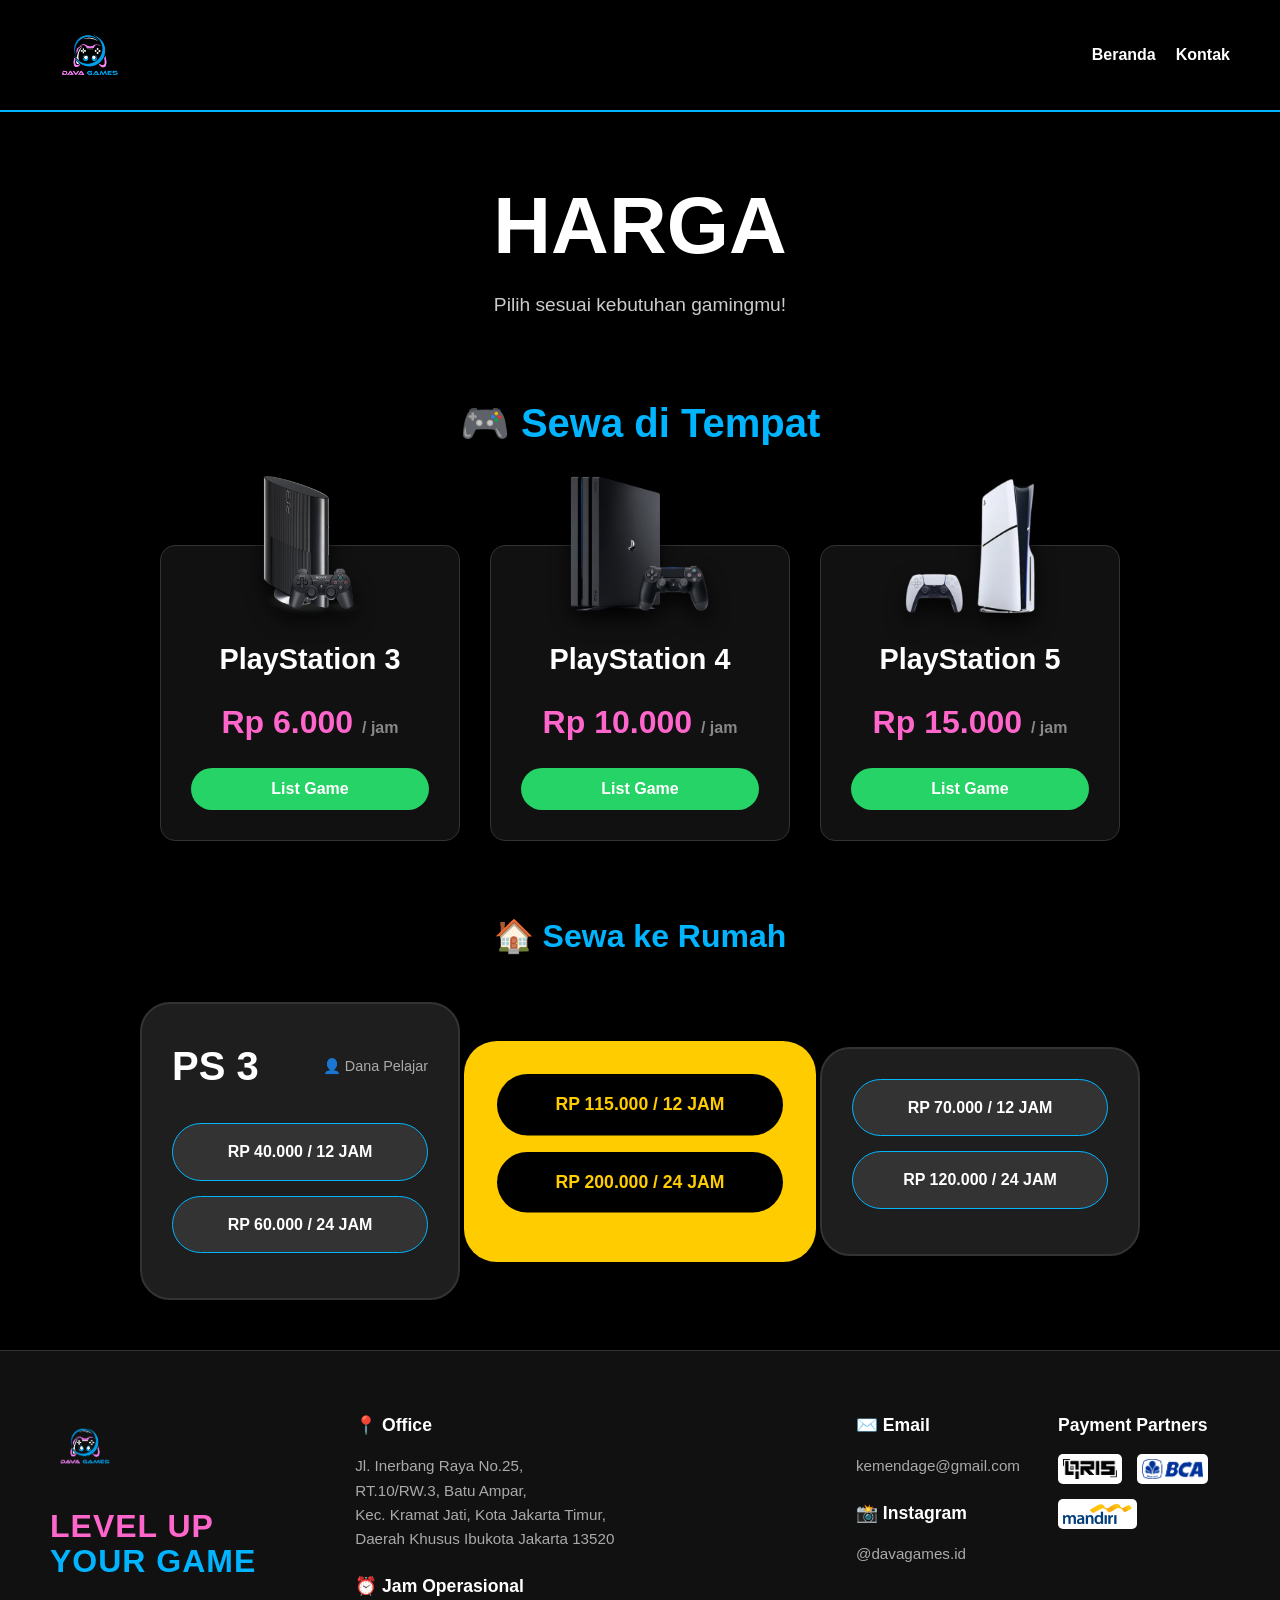
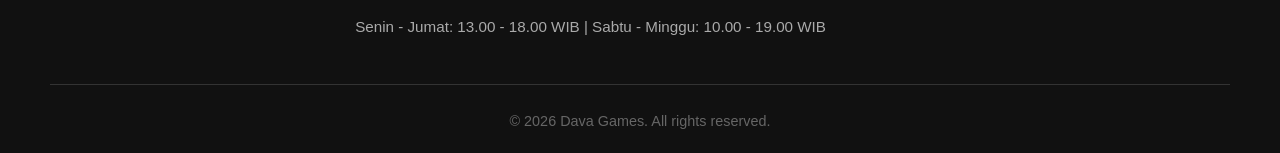
==== commit daaeac8b: "Merapikan tampilan mobile dan ganti background" ====
--- a/harga.html
+++ b/harga.html
@@ -56,27 +56,18 @@
                     <h3>PS 3</h3>
                     <span>👤 Dana Pelajar</span>
                 </div>
-                <div class="price-pill">RP 40.000 / 12 JAM</div>
-                <div class="price-pill">RP 60.000 / 24 JAM</div>
+                <div class="price-pill" onclick="window.location.href='syarat.html'">RP 40.000 / 12 JAM</div>
+                <div class="price-pill" onclick="window.location.href='syarat.html'">RP 60.000 / 24 JAM</div>
             </div>
 
             <div class="home-card best-seller">
-                <div class="badge-terbaik">TERBAIK</div>
-                <div class="home-card-header">
-                    <h3>PS 5</h3>
-                    <span>🔥 Pengalaman Terbaik</span>
-                </div>
-                <div class="price-pill">RP 115.000 / 12 JAM</div>
-                <div class="price-pill">RP 200.000 / 24 JAM</div>
+                <div class="price-pill" onclick="window.location.href='syarat.html'">RP 115.000 / 12 JAM</div>
+                <div class="price-pill" onclick="window.location.href='syarat.html'">RP 200.000 / 24 JAM</div>
             </div>
 
             <div class="home-card">
-                <div class="home-card-header">
-                    <h3>PS 4</h3>
-                    <span>👑 Paling Nyaman</span>
-                </div>
-                <div class="price-pill">RP 70.000 / 12 JAM</div>
-                <div class="price-pill">RP 120.000 / 24 JAM</div>
+                <div class="price-pill" onclick="window.location.href='syarat.html'">RP 70.000 / 12 JAM</div>
+                <div class="price-pill" onclick="window.location.href='syarat.html'">RP 120.000 / 24 JAM</div>
             </div>
 
         </div>
--- a/style.css
+++ b/style.css
@@ -1,9 +1,11 @@
-/* Reset & Tema Warna dari Logo */
+/* =========================================
+   1. RESET & TEMA WARNA DAVA GAMES
+   ========================================= */
 :root {
     --hitam-pekat: #000000;
     --abu-gelap: #111111;
-    --biru-cyan: #00b4ff; /* Diambil dari tulisan GAMES */
-    --pink-neon: #ff66cc; /* Diambil dari tulisan DAVA */
+    --biru-cyan: #00b4ff;
+    --pink-neon: #ff66cc;
     --teks-putih: #ffffff;
 }
 
@@ -15,17 +17,20 @@
     scroll-behavior: smooth;
 }
 
-body {
+html, body {
     background-color: var(--hitam-pekat);
     color: var(--teks-putih);
     line-height: 1.6;
-}
-
-/* Pewarnaan Teks Khusus */
+    overflow-x: hidden; /* Mencegah halaman bisa digeser/zoom ke samping */
+    width: 100%;
+}
+
 .text-pink { color: var(--pink-neon); }
 .text-cyan { color: var(--biru-cyan); }
 
-/* Navigasi */
+/* =========================================
+   2. NAVIGASI (NAVBAR)
+   ========================================= */
 nav {
     display: flex;
     justify-content: space-between;
@@ -36,24 +41,23 @@
     top: 0;
     z-index: 1000;
     border-bottom: 2px solid var(--biru-cyan);
-    transition: all 0.4s ease; /* Efek halus saat padding berubah */
+    transition: all 0.4s ease;
 }
 
 .logo img {
-    height: 80px; /* Ukuran awal saat di paling atas */
+    height: 80px;
     width: auto;
     display: block;
-    transition: height 0.4s ease; /* Efek halus saat logo mengecil/membesar */
-}
-
-/* Class tambahan saat layar di-scroll ke bawah */
+    transition: height 0.4s ease;
+}
+
 nav.nav-scrolled {
-    padding: 5px 50px; /* Padding atas bawah mengecil */
-    background-color: rgba(0, 0, 0, 0.98); /* Warna background sedikit lebih pekat */
+    padding: 5px 50px;
+    background-color: rgba(0, 0, 0, 0.98);
 }
 
 nav.nav-scrolled .logo img {
-    height: 60px; /* Logo mengecil saat di-scroll */
+    height: 60px;
 }
 
 .nav-links {
@@ -73,22 +77,27 @@
     color: var(--pink-neon);
 }
 
-/* Hero Section */
+/* =========================================
+   3. HERO SECTION (BERANDA)
+   ========================================= */
 .hero {
     height: 80vh;
     display: flex;
     justify-content: center;
     align-items: center;
     text-align: center;
-    /* Efek gelap di background agar teks terbaca jelas */
-    background: linear-gradient(rgba(0,0,0,0.8), rgba(0,0,0,0.9)), url('https://images.unsplash.com/photo-1606144042614-b2417e99c4e3?q=80&w=2070') center/cover;
+    background-image: linear-gradient(rgba(0,0,0,0.8), rgba(0,0,0,0.9)), url('image/ps5-hero.jpeg');
+    background-size: cover;
+    background-position: center;
+    background-repeat: no-repeat;
     padding: 0 20px;
+    width: 100%;
 }
 
 .hero h1 {
     font-size: 4rem;
     margin-bottom: 15px;
-    text-shadow: 0 0 10px rgba(0, 180, 255, 0.5); /* Efek cahaya */
+    text-shadow: 0 0 10px rgba(0, 180, 255, 0.5);
 }
 
 .hero p {
@@ -114,7 +123,9 @@
     box-shadow: 0 0 15px var(--biru-cyan);
 }
 
-/* Pricing Section */
+/* =========================================
+   4. SEWA DI TEMPAT (KOTAK HARGA PER JAM)
+   ========================================= */
 .pricing, .location {
     padding: 80px 50px;
     text-align: center;
@@ -130,22 +141,21 @@
     display: flex;
     justify-content: center;
     gap: 30px;
-    flex-wrap: wrap;
+    flex-wrap: wrap; /* Jurus Fleksibel 1 */
 }
 
 .card {
     background-color: var(--abu-gelap);
-    padding: 30px;
-    padding-top: 90px; /* DIBESARKAN: Memberi ruang ekstra agar teks tidak tertabrak gambar */
+    padding: 90px 30px 30px; 
     border-radius: 15px;
-    width: 300px;
+    width: 100%;             /* Jurus Fleksibel 2 */
+    max-width: 300px;        /* Jurus Fleksibel 2 */
     border: 1px solid #333;
     transition: all 0.3s ease;
     position: relative;
-    margin-top: 50px; /* TAMBAHAN: Memberi jarak dari judul "Pilihan Konsol" ke kotak */
-}
-
-/* Efek menyala saat mouse diarahkan ke kotak harga */
+    margin-top: 50px; 
+}
+
 .card:hover {
     transform: translateY(-10px);
     border-color: var(--pink-neon);
@@ -200,302 +210,29 @@
     transform: scale(1.05);
 }
 
-/* Lokasi */
-.map-container {
-    margin-top: 20px;
-    border-radius: 10px;
-    overflow: hidden;
-    border: 2px solid var(--biru-cyan);
-}
-
-/* --- UPDATE FOOTER 4 KOLOM --- */
-footer {
-    background-color: var(--abu-gelap);
-    padding: 60px 50px 20px; /* Padding diperbesar agar luas */
-    border-top: 1px solid #333;
-    color: var(--teks-putih);
-}
-
-.footer-container {
-    display: grid;
-    grid-template-columns: 1.6fr 1fr 1fr 1fr; /* Membagi menjadi 4 kolom, kolom pertama sedikit lebih lebar */
-    gap: 30px;
-    margin-bottom: 40px;
-    text-align: left; /* Teks rata kiri seperti contoh Bobobox */
-}
-
-/* Styling Judul Tiap Kolom */
-.footer-col h4 {
-    color: var(--teks-putih);
-    font-size: 1.1rem;
-    margin-bottom: 15px;
-    display: flex;
-    align-items: center;
-    gap: 8px;
-}
-
-.footer-col p {
-    color: #aaaaaa;
-    font-size: 0.95rem;
-    line-height: 1.6;
-    margin-bottom: 5px;
-}
-
-/* Kolom 1 (Brand) */
-.footer-logo {
-    height: 70px; /* Ukuran logo di footer */
-    width: auto;
-    margin-bottom: 20px;
-}
-
-.footer-tagline {
-    font-size: 2rem;
-    line-height: 1.1;
-    letter-spacing: 1px;
-}
-
-.contact-item.mt-3 {
-    margin-top: 20px;
-}
-
-/* Styling Payment Partners (Gaya Label/Logo) */
-.payment-logos {
-    display: flex;
-    gap: 10px;
-    flex-wrap: wrap;
-}
-
-.pay-badge {
-    padding: 6px 15px;
-    border-radius: 5px;
-    font-weight: 900;
-    font-size: 0.9rem;
-    background-color: #ffffff; /* Latar putih agar warna logo asli terlihat */
-    display: inline-block;
-}
-
-/* Styling Payment Partners (Menggunakan Gambar) */
-.payment-logos {
-    display: flex;
-    gap: 15px; /* Jarak antar logo bank */
-    flex-wrap: wrap;
-    align-items: center; /* Memastikan logo sejajar di tengah secara vertikal */
-}
-
-.pay-img {
-    height: 30px; /* Atur tinggi gambar logo di sini. Ubah angka ini jika logo terlalu besar/kecil */
-    width: auto;
-    object-fit: contain;
-    background-color: white; /* Memberi latar putih (opsional, bagus jika logo bank-nya gelap) */
-    padding: 5px;
-    border-radius: 5px;
-}
-
-/* Copyright Bawah */
-.footer-bottom {
-    text-align: center;
-    padding-top: 25px;
-    border-top: 1px solid #333;
-}
-
-.footer-bottom p {
-    color: #666666;
-    font-size: 0.9rem;
-    margin: 0;
-}
-
-/* --- RESPONSIF UNTUK HP --- */
-@media (max-width: 900px) {
-    /* Jika dibuka di layar kecil/HP, jadikan 1 baris ke bawah */
-    .footer-container {
-        grid-template-columns: 1fr; 
-        text-align: center;
-        gap: 40px;
-    }
-    
-    .footer-col h4 {
-        justify-content: center;
-    }
-
-    .payment-logos {
-        justify-content: center;
-    }
-}
-
-/* --- UPDATE PADA GAMBAR KONSOL --- */
-.konsol-img {
-    position: absolute;
-    height: 140px; /* KITA GUNAKAN HEIGHT: Agar tinggi PS3, PS4, dan PS5 sama rata */
-    width: auto;   /* Lebar akan menyesuaikan proporsi asli secara otomatis */
-    top: -70px;    /* Ditarik lebih tinggi ke atas menembus batas kotak */
-    z-index: 10;
-    transition: transform 0.3s ease;
-    /* Opsional: Menambahkan sedikit bayangan agar efek 3D lebih terasa */
-    filter: drop-shadow(0px 10px 10px rgba(0,0,0,0.8)); 
-}
-
-/* --- UPDATE PADA GAMBAR KONSOL --- */
+/* Gambar Konsol Melayang (Kode Dobel Sudah Dihapus) */
 .konsol-img {
     position: absolute;
     height: 140px; 
     width: auto;   
     top: -70px;    
-    
-    /* Tambahan kode untuk mengetengahkan SEMUA gambar */
     left: 50%;
     transform: translateX(-50%);
-    
     z-index: 10;
     transition: transform 0.3s ease;
     filter: drop-shadow(0px 10px 10px rgba(0,0,0,0.8)); 
 }
 
-/* HAPUS kode .img-ps3, .img-ps4, .img-ps5 yang lama karena sekarang semuanya di tengah */
-
-/* --- UPDATE EFEK ANIMASI MELAYANG --- */
-/* Sekarang efek animasinya dibuat sama untuk semua konsol */
 .card:hover .konsol-img {
-    /* Tetap di tengah (-50%), lalu naik ke atas (-10px), dan sedikit membesar (scale) */
     transform: translate(-50%, -10px) scale(1.05); 
 }
 
 /* =========================================
-   STYLE KHUSUS HALAMAN KATALOG GAME 
-   ========================================= */
-
-.filter-section {
-    background-color: var(--abu-gelap);
-    padding: 30px 50px;
-    border-bottom: 1px solid #333;
-}
-
-.filter-container {
-    display: flex;
-    justify-content: center;
-    align-items: center;
-    gap: 20px;
-    flex-wrap: wrap;
-}
-
-.filter-box, .search-box {
-    background-color: #2a2a2a;
-    padding: 10px 20px;
-    border-radius: 30px;
-    display: flex;
-    align-items: center;
-    gap: 10px;
-}
-
-.filter-box label {
-    font-size: 0.8rem;
-    color: #aaa;
-    text-transform: uppercase;
-}
-
-.filter-box select, .search-box input {
-    background: transparent;
-    border: none;
-    color: white;
-    font-size: 1rem;
-    outline: none;
-    cursor: pointer;
-}
-
-.search-box {
-    background-color: #333;
-}
-
-.search-icon {
-    background-color: #ffcc00; /* Warna kuning khas tombol search PS */
-    color: black;
-    border-radius: 50%;
-    width: 30px;
-    height: 30px;
-    display: flex;
-    justify-content: center;
-    align-items: center;
-    font-size: 0.9rem;
-}
-
-/* Grid Katalog Game */
-.game-katalog {
-    padding: 40px 50px 80px;
-    min-height: 50vh;
-}
-
-.game-grid {
-    display: grid;
-    /* Grid otomatis menyesuaikan layar, minimal lebar card 220px */
-    grid-template-columns: repeat(auto-fill, minmax(220px, 1fr));
-    gap: 25px;
-}
-
-.game-card-item {
-    background-color: #1e1e1e;
-    border-radius: 15px;
-    overflow: hidden;
-    position: relative;
-    cursor: pointer;
-    transition: transform 0.3s ease, box-shadow 0.3s ease;
-}
-
-.game-card-item:hover {
-    transform: scale(1.05);
-    box-shadow: 0 10px 20px rgba(0, 180, 255, 0.2);
-}
-
-.game-cover {
-    width: 100%;
-    aspect-ratio: 3 / 4; /* Rasio standar cover game */
-    object-fit: cover;
-    display: block;
-}
-
-/* Efek gradasi hitam di bawah cover game untuk teks */
-.game-info-overlay {
-    position: absolute;
-    bottom: 0;
-    left: 0;
-    right: 0;
-    padding: 30px 15px 15px;
-    background: linear-gradient(to top, rgba(0,0,0,1) 0%, rgba(0,0,0,0.8) 50%, rgba(0,0,0,0) 100%);
-}
-
-.game-title {
-    font-size: 1.1rem;
-    margin-bottom: 8px;
-    color: white;
-    font-weight: bold;
-    /* Membuat teks yang terlalu panjang jadi titik-titik (...) */
-    white-space: nowrap;
-    overflow: hidden;
-    text-overflow: ellipsis;
-}
-
-.badge {
-    font-size: 0.7rem;
-    background-color: white;
-    color: black;
-    padding: 3px 6px;
-    border-radius: 4px;
-    font-weight: bold;
-    margin-right: 5px;
-}
-
-/* Badge khusus PS5 warna putih, PS4 warna biru, PS3 warna hitam */
-.badge.ps5 { background-color: white; color: black; }
-.badge.ps4 { background-color: #00439c; color: white; }
-.badge.ps3 { background-color: #333; color: white; border: 1px solid #666; }
-
-/* --- STYLE HALAMAN HARGA --- */
+   5. HALAMAN HARGA & SEWA KE RUMAH
+   ========================================= */
 .harga-header {
     text-align: center;
     padding: 50px 20px;
-}
-
-.header-icon {
-    height: 80px;
-    margin-bottom: 10px;
 }
 
 .harga-header h1 {
@@ -516,7 +253,6 @@
     font-size: 2rem;
 }
 
-/* Home Rental Layout (Foto 3) */
 .home-rental {
     padding: 50px;
     background-color: #000;
@@ -527,14 +263,15 @@
     justify-content: center;
     align-items: center;
     gap: 20px;
-    flex-wrap: wrap;
+    flex-wrap: wrap; /* Jurus Fleksibel 1 */
 }
 
 .home-card {
     background-color: #1e1e1e;
     border-radius: 30px;
     padding: 30px;
-    width: 320px;
+    width: 100%;             /* Jurus Fleksibel 2 */
+    max-width: 320px;        /* Jurus Fleksibel 2 */
     border: 2px solid #333;
     position: relative;
 }
@@ -574,9 +311,8 @@
     color: black;
 }
 
-/* Highlight PS 5 */
 .best-seller {
-    background-color: #ffcc00; /* Warna kuning seperti di foto */
+    background-color: #ffcc00; 
     transform: scale(1.1);
     z-index: 5;
     border: none;
@@ -607,84 +343,332 @@
 }
 
 /* =========================================
-   9. RESPONSIVE DESIGN (UNTUK HP & TABLET)
-   ========================================= */
-
-/* Aturan ini HANYA akan aktif jika lebar layar 768px ke bawah (seukuran HP/Tablet) */
+   6. HALAMAN KATALOG GAME (FRONT-END)
+   ========================================= */
+.filter-section {
+    background-color: var(--abu-gelap);
+    padding: 30px 50px;
+    border-bottom: 1px solid #333;
+}
+
+.filter-container {
+    display: flex;
+    justify-content: center;
+    align-items: center;
+    gap: 20px;
+    flex-wrap: wrap;
+}
+
+.filter-box, .search-box {
+    background-color: #2a2a2a;
+    padding: 10px 20px;
+    border-radius: 30px;
+    display: flex;
+    align-items: center;
+    gap: 10px;
+}
+
+.filter-box label {
+    font-size: 0.8rem;
+    color: #aaa;
+    text-transform: uppercase;
+}
+
+.filter-box select, .search-box input {
+    background: transparent;
+    border: none;
+    color: white;
+    font-size: 1rem;
+    outline: none;
+    cursor: pointer;
+}
+
+.search-box {
+    background-color: #333;
+}
+
+.search-icon {
+    background-color: #ffcc00; 
+    color: black;
+    border-radius: 50%;
+    width: 30px;
+    height: 30px;
+    display: flex;
+    justify-content: center;
+    align-items: center;
+    font-size: 0.9rem;
+}
+
+.game-katalog {
+    padding: 40px 50px 80px;
+    min-height: 50vh;
+}
+
+.game-grid {
+    display: grid;
+    grid-template-columns: repeat(auto-fill, minmax(220px, 1fr));
+    gap: 25px;
+}
+
+.game-card-item {
+    background-color: #1e1e1e;
+    border-radius: 15px;
+    overflow: hidden;
+    position: relative;
+    cursor: pointer;
+    transition: transform 0.3s ease, box-shadow 0.3s ease;
+}
+
+.game-card-item:hover {
+    transform: scale(1.05);
+    box-shadow: 0 10px 20px rgba(0, 180, 255, 0.2);
+}
+
+.game-cover {
+    width: 100%;
+    aspect-ratio: 3 / 4; 
+    object-fit: cover;
+    display: block;
+}
+
+.game-info-overlay {
+    position: absolute;
+    bottom: 0;
+    left: 0;
+    right: 0;
+    padding: 30px 15px 15px;
+    background: linear-gradient(to top, rgba(0,0,0,1) 0%, rgba(0,0,0,0.8) 50%, rgba(0,0,0,0) 100%);
+}
+
+.game-title {
+    font-size: 1.1rem;
+    margin-bottom: 8px;
+    color: white;
+    font-weight: bold;
+    white-space: nowrap;
+    overflow: hidden;
+    text-overflow: ellipsis;
+}
+
+.badge {
+    font-size: 0.7rem;
+    background-color: white;
+    color: black;
+    padding: 3px 6px;
+    border-radius: 4px;
+    font-weight: bold;
+    margin-right: 5px;
+}
+
+.badge.ps5 { background-color: white; color: black; }
+.badge.ps4 { background-color: #00439c; color: white; }
+.badge.ps3 { background-color: #333; color: white; border: 1px solid #666; }
+
+/* =========================================
+   7. LOKASI PETA
+   ========================================= */
+.map-container {
+    margin-top: 20px;
+    border-radius: 10px;
+    overflow: hidden;
+    border: 2px solid var(--biru-cyan);
+}
+
+/* =========================================
+   8. FOOTER 4 KOLOM
+   ========================================= */
+footer {
+    background-color: var(--abu-gelap);
+    padding: 60px 50px 20px; 
+    border-top: 1px solid #333;
+    color: var(--teks-putih);
+}
+
+.footer-container {
+    display: grid;
+    grid-template-columns: 1.6fr 1fr 1fr 1fr; 
+    gap: 30px;
+    margin-bottom: 40px;
+    text-align: left; 
+}
+
+.footer-col h4 {
+    color: var(--teks-putih);
+    font-size: 1.1rem;
+    margin-bottom: 15px;
+    display: flex;
+    align-items: center;
+    gap: 8px;
+}
+
+.footer-col p {
+    color: #aaaaaa;
+    font-size: 0.95rem;
+    line-height: 1.6;
+    margin-bottom: 5px;
+}
+
+.footer-logo {
+    height: 70px; 
+    width: auto;
+    margin-bottom: 20px;
+}
+
+.footer-tagline {
+    font-size: 2rem;
+    line-height: 1.1;
+    letter-spacing: 1px;
+}
+
+.contact-item.mt-3 {
+    margin-top: 20px;
+}
+
+.payment-logos {
+    display: flex;
+    gap: 15px; 
+    flex-wrap: wrap;
+    align-items: center; 
+}
+
+.pay-img {
+    height: 30px; 
+    width: auto;
+    object-fit: contain;
+    background-color: white; 
+    padding: 5px;
+    border-radius: 5px;
+}
+
+.footer-bottom {
+    text-align: center;
+    padding-top: 25px;
+    border-top: 1px solid #333;
+}
+
+.footer-bottom p {
+    color: #666666;
+    font-size: 0.9rem;
+    margin: 0;
+}
+
+/* =========================================
+   HALAMAN SYARAT & KETENTUAN (TEKS)
+   ========================================= */
+.page-content {
+    padding: 140px 50px 80px; /* Jarak aman dari navbar yang lengket di atas */
+    max-width: 900px;
+    margin: 0 auto;
+}
+
+.text-box {
+    background-color: var(--abu-gelap);
+    padding: 40px;
+    border-radius: 15px;
+    border: 1px solid #333;
+    line-height: 1.8;
+}
+
+.text-box h3 {
+    color: var(--pink-neon);
+    margin-bottom: 15px;
+    font-size: 1.4rem;
+}
+
+.text-box ul {
+    margin-left: 25px;
+    margin-bottom: 20px;
+    color: #ddd;
+}
+
+.text-box p {
+    color: #ddd;
+}
+
+.contact-box {
+    background-color: #222;
+    padding: 25px;
+    border-radius: 10px;
+    border-left: 5px solid var(--biru-cyan);
+    margin-top: 20px;
+}
+
+.contact-box p {
+    margin: 8px 0;
+    font-size: 1.1rem;
+    color: var(--teks-putih);
+}
+
+/* Responsif untuk layar HP khusus halaman S&K */
 @media (max-width: 768px) {
-    
-    /* 1. Navigasi & Logo */
+    .page-content {
+        padding: 120px 20px 50px;
+    }
+    .text-box {
+        padding: 25px;
+    }
+}
+
+/* =========================================
+   9. RESPONSIVE DESIGN (HANDPHONE & TABLET)
+   ========================================= */
+@media (max-width: 900px) {
+    /* Tablet: Footer berubah jadi 1 kolom agar tidak terlalu sempit */
+    .footer-container {
+        grid-template-columns: 1fr; 
+        text-align: center;
+        gap: 40px;
+    }
+    .footer-col h4 { justify-content: center; }
+    .payment-logos { justify-content: center; }
+}
+
+@media (max-width: 768px) {
+    /* --- 1. Navigasi (Tetap Menyamping Sebaris) --- */
     nav {
         padding: 15px 20px;
-        flex-direction: column; /* Menumpuk logo di atas, menu di bawah */
-        gap: 15px;
-        height: auto; 
-    }
-    nav.small {
-        height: auto;
-        padding: 10px 20px;
-    }
-    .logo img {
-        height: 40px; /* Mengecilkan logo di HP */
-    }
-    .nav-links {
-        gap: 15px;
-        font-size: 0.9rem;
-    }
-
-    /* 2. Halaman Beranda (Hero & Teks) */
-    .hero {
-        margin-top: 80px; /* Memberi jarak karena navbar menumpuk */
-    }
-    .hero h1 {
-        font-size: 2.5rem; /* Mengecilkan teks raksasa */
-    }
-    .hero p {
-        font-size: 1rem;
-    }
-
-    /* 3. Mengurangi Jarak Pinggir (Padding) */
-    /* Sebelumnya 50px (terlalu lebar buat HP), sekarang jadi 20px */
-    .pricing, .location, .home-rental, .harga-header, 
-    .filter-section, .game-katalog, footer {
+        flex-direction: row; /* Memaksa tetap menyamping seperti desktop */
+        justify-content: space-between;
+        gap: 0;
+    }
+    
+    /* Memperkecil padding saat di-scroll di HP */
+    nav.nav-scrolled {
+        padding: 8px 20px; 
+    }
+
+    .logo img { 
+        height: 35px; /* Logo diperkecil agar ruang teks lebih lega */
+    }
+    
+    nav.nav-scrolled .logo img {
+        height: 30px;
+    }
+
+    .nav-links { 
+        gap: 15px; /* Jarak antar menu sedikit dirapatkan */
+    }
+    
+    .nav-links a {
+        font-size: 0.9rem; /* Ukuran teks disesuaikan agar tidak turun ke bawah */
+    }
+    .logo img { height: 40px; }
+    .nav-links { font-size: 0.9rem; gap: 15px;}
+    
+    .hero { margin-top: 80px; }
+    .hero h1 { font-size: 2.5rem; }
+    
+    .pricing, .location, .home-rental, .filter-section, .game-katalog, footer {
         padding-left: 20px;
         padding-right: 20px;
     }
 
-    /* 4. Menyesuaikan Ukuran Kotak Harga */
-    .card, .home-card {
-        width: 100%;
-        max-width: 320px; /* Kotak akan mengecil otomatis mengikuti layar */
-    }
-    .cards {
-        margin-top: 50px;
-    }
+    .cards { margin-top: 50px; }
     .konsol-img {
-        height: 110px; /* Mengecilkan gambar konsol melayang */
+        height: 110px; 
         top: -55px;
     }
 
-    /* 5. Halaman Harga */
-    .harga-header {
-        margin-top: 140px; /* Jarak ekstra dari navbar */
-    }
-    .harga-header h1 {
-        font-size: 3rem;
-    }
-
-    /* 6. Footer (Memaksa jadi 1 baris ke bawah) */
-    .footer-container {
-        grid-template-columns: 1fr; /* Jadi 1 kolom bertumpuk */
-        text-align: center; /* Teks otomatis ke tengah */
-        gap: 30px;
-    }
-    .footer-col h4 {
-        justify-content: center;
-    }
-    .payment-logos {
-        justify-content: center;
-    }
-    .contact-item p {
-        white-space: normal !important; /* Teks jam operasional boleh turun ke bawah di HP */
-    }
+    .harga-header { margin-top: 140px; }
+    .harga-header h1 { font-size: 3rem; }
 }
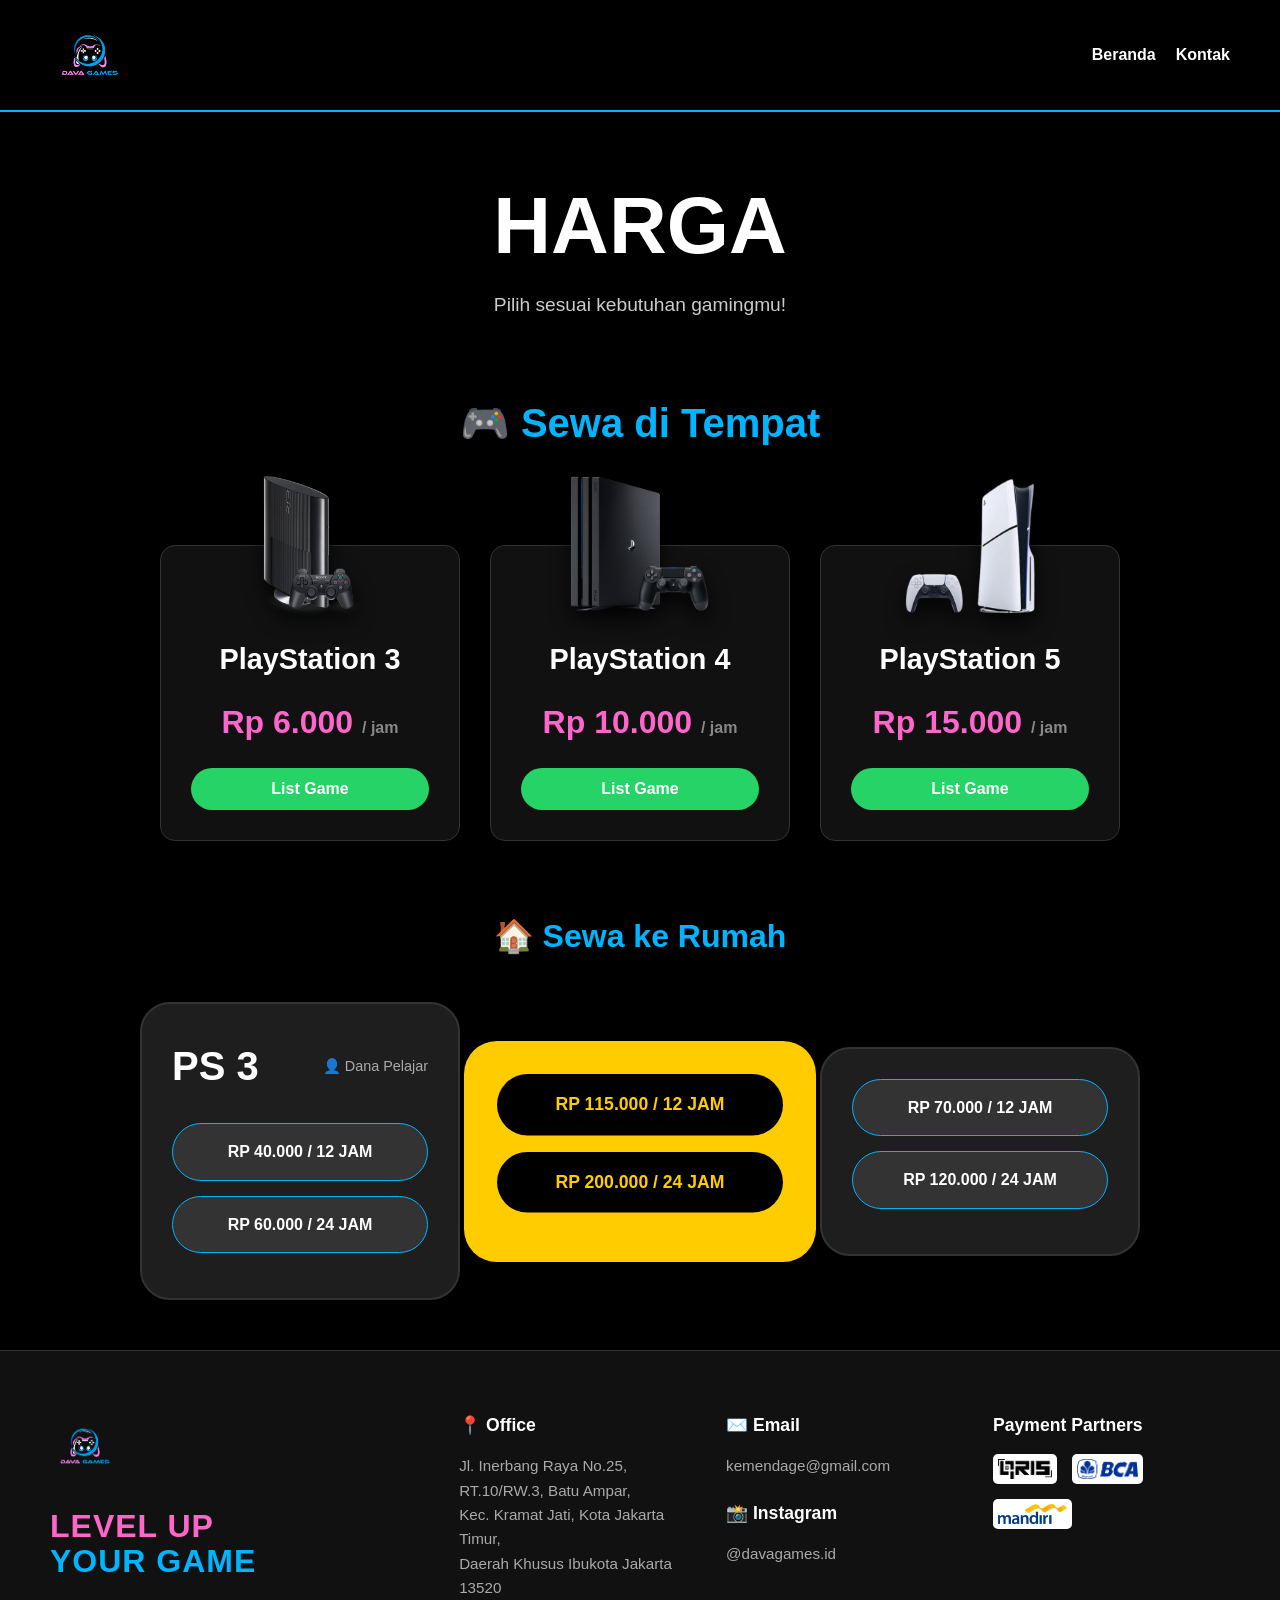
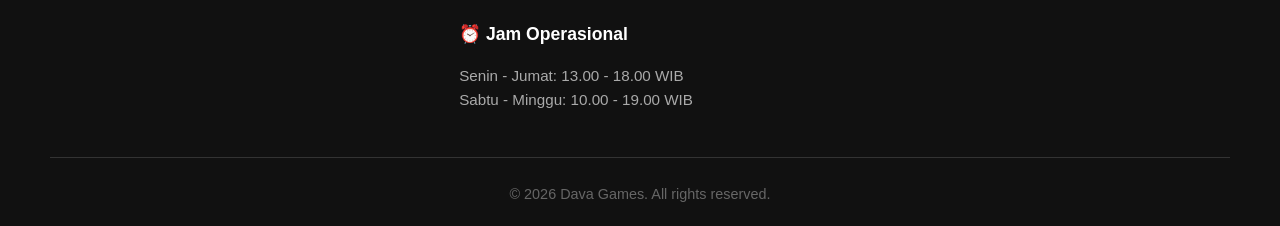
==== commit 178a5c5e: "error view mobile fix" ====
--- a/harga.html
+++ b/harga.html
@@ -2,7 +2,7 @@
 <html lang="id">
 <head>
     <meta charset="UTF-8">
-    <meta name="viewport" content="width=device-width, initial-scale=1.0">
+    <meta name="viewport" content="width=device-width, initial-scale=1.0, maximum-scale=1.0, user-scalable=no">
     <title>Harga Sewa | Dava Games</title>
     <link rel="stylesheet" href="style.css">
 </head>
@@ -88,7 +88,7 @@
                 
                 <div class="contact-item mt-3">
                     <h4>⏰ Jam Operasional</h4>
-                    <p style="white-space: nowrap;">Senin - Jumat: 13.00 - 18.00 WIB | Sabtu - Minggu: 10.00 - 19.00 WIB</p>
+                    <p>Senin - Jumat: 13.00 - 18.00 WIB <br> Sabtu - Minggu: 10.00 - 19.00 WIB</p>
                 </div>
             </div>
 
--- a/style.css
+++ b/style.css
@@ -4,8 +4,8 @@
 :root {
     --hitam-pekat: #000000;
     --abu-gelap: #111111;
-    --biru-cyan: #00b4ff;
-    --pink-neon: #ff66cc;
+    --biru-cyan: #00b4ff; 
+    --pink-neon: #ff66cc; 
     --teks-putih: #ffffff;
 }
 
@@ -17,19 +17,20 @@
     scroll-behavior: smooth;
 }
 
+/* KUNCI LAYAR ANTI-GESER & ANTI-MELUBER */
 html, body {
     background-color: var(--hitam-pekat);
     color: var(--teks-putih);
     line-height: 1.6;
-    overflow-x: hidden; /* Mencegah halaman bisa digeser/zoom ke samping */
-    width: 100%;
+    overflow-x: hidden; /* Mencegah halaman bisa digeser ke samping */
+    width: 100%;        /* Memaksa lebar halaman pas 100% layar */
 }
 
 .text-pink { color: var(--pink-neon); }
 .text-cyan { color: var(--biru-cyan); }
 
 /* =========================================
-   2. NAVIGASI (NAVBAR)
+   2. NAVIGASI
    ========================================= */
 nav {
     display: flex;
@@ -41,23 +42,23 @@
     top: 0;
     z-index: 1000;
     border-bottom: 2px solid var(--biru-cyan);
-    transition: all 0.4s ease;
+    transition: all 0.4s ease; 
 }
 
 .logo img {
-    height: 80px;
+    height: 80px; 
     width: auto;
     display: block;
-    transition: height 0.4s ease;
+    transition: height 0.4s ease; 
 }
 
 nav.nav-scrolled {
-    padding: 5px 50px;
-    background-color: rgba(0, 0, 0, 0.98);
+    padding: 5px 50px; 
+    background-color: rgba(0, 0, 0, 0.98); 
 }
 
 nav.nav-scrolled .logo img {
-    height: 60px;
+    height: 60px; 
 }
 
 .nav-links {
@@ -78,7 +79,7 @@
 }
 
 /* =========================================
-   3. HERO SECTION (BERANDA)
+   3. HERO SECTION (FOTO PRIBADI PS5)
    ========================================= */
 .hero {
     height: 80vh;
@@ -86,18 +87,19 @@
     justify-content: center;
     align-items: center;
     text-align: center;
+    /* Background foto pribadi dengan overlay gelap */
     background-image: linear-gradient(rgba(0,0,0,0.8), rgba(0,0,0,0.9)), url('image/ps5-hero.jpeg');
     background-size: cover;
     background-position: center;
-    background-repeat: no-repeat;
+    background-repeat: no-repeat; /* Mencegah gambar berulang */
     padding: 0 20px;
-    width: 100%;
+    width: 100%; /* Memaksa kotak hero membentang penuh */
 }
 
 .hero h1 {
     font-size: 4rem;
     margin-bottom: 15px;
-    text-shadow: 0 0 10px rgba(0, 180, 255, 0.5);
+    text-shadow: 0 0 10px rgba(0, 180, 255, 0.5); 
 }
 
 .hero p {
@@ -124,7 +126,7 @@
 }
 
 /* =========================================
-   4. SEWA DI TEMPAT (KOTAK HARGA PER JAM)
+   4. SEWA DI TEMPAT (PRICING)
    ========================================= */
 .pricing, .location {
     padding: 80px 50px;
@@ -141,15 +143,15 @@
     display: flex;
     justify-content: center;
     gap: 30px;
-    flex-wrap: wrap; /* Jurus Fleksibel 1 */
+    flex-wrap: wrap; 
 }
 
 .card {
     background-color: var(--abu-gelap);
     padding: 90px 30px 30px; 
     border-radius: 15px;
-    width: 100%;             /* Jurus Fleksibel 2 */
-    max-width: 300px;        /* Jurus Fleksibel 2 */
+    width: 100%;             
+    max-width: 300px;        
     border: 1px solid #333;
     transition: all 0.3s ease;
     position: relative;
@@ -210,7 +212,6 @@
     transform: scale(1.05);
 }
 
-/* Gambar Konsol Melayang (Kode Dobel Sudah Dihapus) */
 .konsol-img {
     position: absolute;
     height: 140px; 
@@ -235,6 +236,11 @@
     padding: 50px 20px;
 }
 
+.header-icon {
+    height: 80px;
+    margin-bottom: 10px;
+}
+
 .harga-header h1 {
     font-size: 5rem;
     color: white;
@@ -263,15 +269,15 @@
     justify-content: center;
     align-items: center;
     gap: 20px;
-    flex-wrap: wrap; /* Jurus Fleksibel 1 */
+    flex-wrap: wrap; 
 }
 
 .home-card {
     background-color: #1e1e1e;
     border-radius: 30px;
     padding: 30px;
-    width: 100%;             /* Jurus Fleksibel 2 */
-    max-width: 320px;        /* Jurus Fleksibel 2 */
+    width: 100%;             
+    max-width: 320px;        
     border: 2px solid #333;
     position: relative;
 }
@@ -343,7 +349,7 @@
 }
 
 /* =========================================
-   6. HALAMAN KATALOG GAME (FRONT-END)
+   6. HALAMAN KATALOG GAME 
    ========================================= */
 .filter-section {
     background-color: var(--abu-gelap);
@@ -465,7 +471,7 @@
 .badge.ps3 { background-color: #333; color: white; border: 1px solid #666; }
 
 /* =========================================
-   7. LOKASI PETA
+   7. LOKASI PETA & FOOTER
    ========================================= */
 .map-container {
     margin-top: 20px;
@@ -474,9 +480,6 @@
     border: 2px solid var(--biru-cyan);
 }
 
-/* =========================================
-   8. FOOTER 4 KOLOM
-   ========================================= */
 footer {
     background-color: var(--abu-gelap);
     padding: 60px 50px 20px; 
@@ -553,10 +556,10 @@
 }
 
 /* =========================================
-   HALAMAN SYARAT & KETENTUAN (TEKS)
+   8. HALAMAN SYARAT & KETENTUAN
    ========================================= */
 .page-content {
-    padding: 140px 50px 80px; /* Jarak aman dari navbar yang lengket di atas */
+    padding: 140px 50px 80px; 
     max-width: 900px;
     margin: 0 auto;
 }
@@ -599,76 +602,17 @@
     color: var(--teks-putih);
 }
 
-/* Responsif untuk layar HP khusus halaman S&K */
-@media (max-width: 768px) {
-    .page-content {
-        padding: 120px 20px 50px;
-    }
-    .text-box {
-        padding: 25px;
-    }
-}
-
-/* =========================================
-   9. RESPONSIVE DESIGN (HANDPHONE & TABLET)
-   ========================================= */
+/* KITA TETAP PERTAHANKAN MEDIA QUERY 900PX INI 
+   AGAR FOOTER TIDAK SALING BERTABRAKAN HANCUR SAAT LAYAR SEMPIT */
 @media (max-width: 900px) {
-    /* Tablet: Footer berubah jadi 1 kolom agar tidak terlalu sempit */
     .footer-container {
         grid-template-columns: 1fr; 
         text-align: center;
         gap: 40px;
     }
-    .footer-col h4 { justify-content: center; }
-    .payment-logos { justify-content: center; }
-}
-
-@media (max-width: 768px) {
-    /* --- 1. Navigasi (Tetap Menyamping Sebaris) --- */
-    nav {
-        padding: 15px 20px;
-        flex-direction: row; /* Memaksa tetap menyamping seperti desktop */
-        justify-content: space-between;
-        gap: 0;
+    .footer-col h4, .payment-logos {
+        justify-content: center;
     }
-    
-    /* Memperkecil padding saat di-scroll di HP */
-    nav.nav-scrolled {
-        padding: 8px 20px; 
-    }
-
-    .logo img { 
-        height: 35px; /* Logo diperkecil agar ruang teks lebih lega */
-    }
-    
-    nav.nav-scrolled .logo img {
-        height: 30px;
-    }
-
-    .nav-links { 
-        gap: 15px; /* Jarak antar menu sedikit dirapatkan */
-    }
-    
-    .nav-links a {
-        font-size: 0.9rem; /* Ukuran teks disesuaikan agar tidak turun ke bawah */
-    }
-    .logo img { height: 40px; }
-    .nav-links { font-size: 0.9rem; gap: 15px;}
-    
-    .hero { margin-top: 80px; }
-    .hero h1 { font-size: 2.5rem; }
-    
-    .pricing, .location, .home-rental, .filter-section, .game-katalog, footer {
-        padding-left: 20px;
-        padding-right: 20px;
-    }
-
-    .cards { margin-top: 50px; }
-    .konsol-img {
-        height: 110px; 
-        top: -55px;
-    }
-
-    .harga-header { margin-top: 140px; }
-    .harga-header h1 { font-size: 3rem; }
-}+}
+/* CATATAN: Kode @media (max-width: 768px) KHUSUS HP sudah saya HAPUS 
+   sesuai permintaanmu agar tampilannya sama persis seperti desktop */
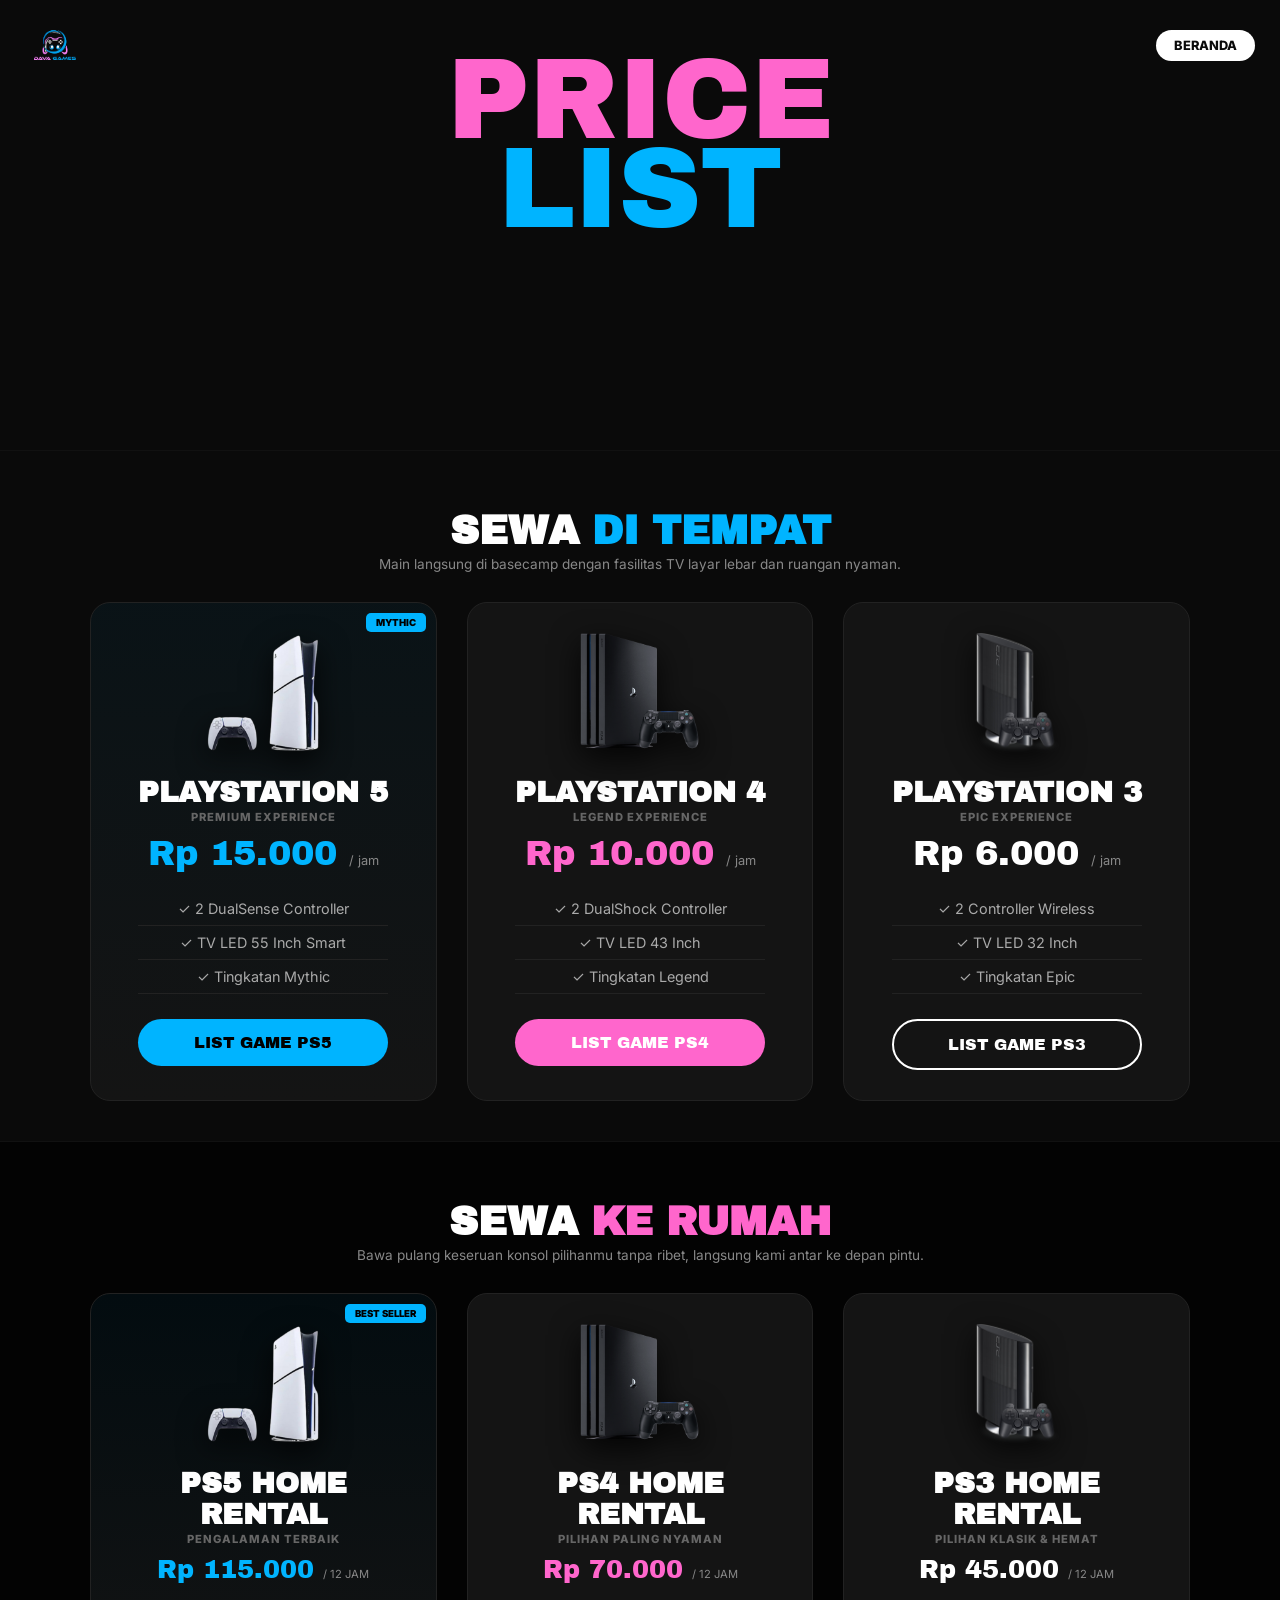
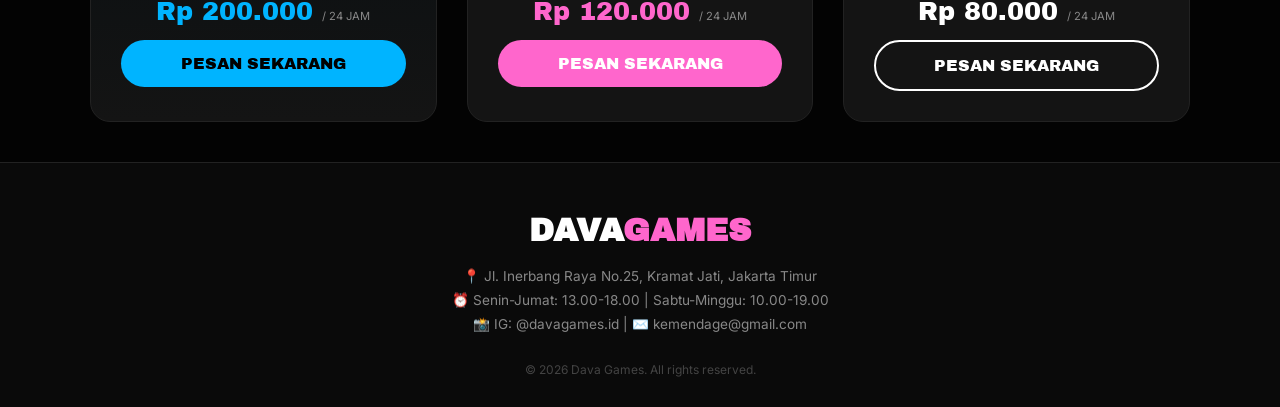
==== commit 064222a7: "final web" ====
--- a/harga.html
+++ b/harga.html
@@ -3,121 +3,149 @@
 <head>
     <meta charset="UTF-8">
     <meta name="viewport" content="width=device-width, initial-scale=1.0, maximum-scale=1.0, user-scalable=no">
-    <title>Harga Sewa | Dava Games</title>
+    <title>Dava Games | Price List</title>
+    <link href="https://fonts.googleapis.com/css2?family=Archivo+Black&family=Inter:wght@400;600;800&display=swap" rel="stylesheet">
     <link rel="stylesheet" href="style.css">
 </head>
 <body>
 
     <nav>
         <div class="logo">
-            <a href="index.html"><img src="image/logo.png" alt="Logo Dava Games"></a>
+            <a href="index.html">
+                <img src="image/logo.png" alt="Logo Dava Games">
+            </a>
         </div>
-        <ul class="nav-links">
-            <li><a href="index.html">Beranda</a></li>
-            <li><a href="#kontak">Kontak</a></li>
-        </ul>
+        <a href="index.html" class="nav-btn">Beranda</a>
     </nav>
 
-    <header class="harga-header">
-        <h1>HARGA</h1>
-        <p>Pilih sesuai kebutuhan gamingmu!</p>
+    <header class="hero" style="min-height: 50vh;">
+        <div class="huge-text-bg">
+            <div class="text-pink">PRICE</div>
+            <div class="text-cyan" style="margin-top: -15px;">LIST</div>
+        </div>
+        
     </header>
 
-    <section class="pricing" style="padding: 20px 50px;">
-        <h2 class="section-title">🎮 Sewa di Tempat</h2>
-        <div class="cards">
-            <div class="card">
-                <img src="image/ps3.png" alt="PS3" class="konsol-img">
-                <h3>PlayStation 3</h3>
-                <p class="price">Rp 6.000 <span>/ jam</span></p>
-                <button class="btn-pesan" onclick="window.location.href='list-game.html?console=ps3'">List Game</button>
+    <section class="katalog-section">
+        <div class="section-header">
+            <h2>SEWA <span class="text-cyan">DI TEMPAT</span></h2>
+            <p>Main langsung di basecamp dengan fasilitas TV layar lebar dan ruangan nyaman.</p>
+        </div>
+
+        <div class="modern-cards">
+            <div class="m-card best-tier">
+                <div class="badge-tag">MYTHIC</div>
+                <div class="m-card-image">
+                    <img src="image/ps5.png" alt="PS5">
+                </div>
+                <div class="m-card-content">
+                    <h3 class="m-title">PLAYSTATION 5</h3>
+                    <p class="m-tier">PREMIUM EXPERIENCE</p>
+                    <div class="m-price">Rp 15.000 <span>/ jam</span></div>
+                    <ul class="m-features">
+                        <li>✓ 2 DualSense Controller</li>
+                        <li>✓ TV LED 55 Inch Smart</li>
+                        <li>✓ Tingkatan Mythic</li>
+                    </ul>
+                    <button class="m-btn btn-cyan" onclick="window.location.href='list-game.html?console=ps5'">List Game PS5</button>
+                </div>
             </div>
-            <div class="card">
-                <img src="image/ps4.png" alt="PS4" class="konsol-img">
-                <h3>PlayStation 4</h3>
-                <p class="price">Rp 10.000 <span>/ jam</span></p>
-                <button class="btn-pesan" onclick="window.location.href='list-game.html?console=ps4'">List Game</button>
+
+            <div class="m-card">
+                <div class="m-card-image">
+                    <img src="image/ps4.png" alt="PS4">
+                </div>
+                <div class="m-card-content">
+                    <h3 class="m-title">PLAYSTATION 4</h3>
+                    <p class="m-tier">LEGEND EXPERIENCE</p>
+                    <div class="m-price text-pink">Rp 10.000 <span>/ jam</span></div>
+                    <ul class="m-features">
+                        <li>✓ 2 DualShock Controller</li>
+                        <li>✓ TV LED 43 Inch</li>
+                        <li>✓ Tingkatan Legend</li>
+                    </ul>
+                    <button class="m-btn btn-pink" onclick="window.location.href='list-game.html?console=ps4'">List Game PS4</button>
+                </div>
             </div>
-            <div class="card">
-                <img src="image/ps5.png" alt="PS5" class="konsol-img">
-                <h3>PlayStation 5</h3>
-                <p class="price">Rp 15.000 <span>/ jam</span></p>
-                <button class="btn-pesan" onclick="window.location.href='list-game.html?console=ps5'">List Game</button>
+
+            <div class="m-card">
+                <div class="m-card-image">
+                    <img src="image/ps3.png" alt="PS3">
+                </div>
+                <div class="m-card-content">
+                    <h3 class="m-title">PLAYSTATION 3</h3>
+                    <p class="m-tier">EPIC EXPERIENCE</p>
+                    <div class="m-price">Rp 6.000 <span>/ jam</span></div>
+                    <ul class="m-features">
+                        <li>✓ 2 Controller Wireless</li>
+                        <li>✓ TV LED 32 Inch</li>
+                        <li>✓ Tingkatan Epic</li>
+                    </ul>
+                    <button class="m-btn btn-outline" onclick="window.location.href='list-game.html?console=ps3'">List Game PS3</button>
+                </div>
             </div>
         </div>
     </section>
 
-    <section class="home-rental">
-        <h2 class="section-title">🏠 Sewa ke Rumah</h2>
-        <div class="home-grid">
+    <section class="katalog-section" style="background-color: #030303; border-top: 1px solid #111;">
+        <div class="section-header">
+            <h2>SEWA <span class="text-pink">KE RUMAH</span></h2>
+            <p>Bawa pulang keseruan konsol pilihanmu tanpa ribet, langsung kami antar ke depan pintu.</p>
+        </div>
+
+        <div class="modern-cards">
             
-            <div class="home-card">
-                <div class="home-card-header">
-                    <h3>PS 3</h3>
-                    <span>👤 Dana Pelajar</span>
+            <div class="m-card best-tier">
+                <div class="badge-tag">BEST SELLER</div>
+                <div class="m-card-image">
+                    <img src="image/ps5.png" alt="PS5">
                 </div>
-                <div class="price-pill" onclick="window.location.href='syarat.html'">RP 40.000 / 12 JAM</div>
-                <div class="price-pill" onclick="window.location.href='syarat.html'">RP 60.000 / 24 JAM</div>
+                <div class="m-card-content">
+                    <h3 class="m-title">PS5 HOME RENTAL</h3>
+                    <p class="m-tier">PENGALAMAN TERBAIK</p>
+                    <div class="m-price" style="font-size: 1.6rem;">Rp 115.000 <span style="font-size: 0.7rem;">/ 12 JAM</span></div>
+                    <div class="m-price" style="font-size: 1.6rem; margin-top: -5px; margin-bottom: 15px;">Rp 200.000 <span style="font-size: 0.7rem;">/ 24 JAM</span></div>
+                    <button class="m-btn btn-cyan" onclick="window.location.href='syarat.html'">Pesan Sekarang</button>
+                </div>
             </div>
 
-            <div class="home-card best-seller">
-                <div class="price-pill" onclick="window.location.href='syarat.html'">RP 115.000 / 12 JAM</div>
-                <div class="price-pill" onclick="window.location.href='syarat.html'">RP 200.000 / 24 JAM</div>
+            <div class="m-card">
+                <div class="m-card-image">
+                    <img src="image/ps4.png" alt="PS4">
+                </div>
+                <div class="m-card-content">
+                    <h3 class="m-title">PS4 HOME RENTAL</h3>
+                    <p class="m-tier">PILIHAN PALING NYAMAN</p>
+                    <div class="m-price text-pink" style="font-size: 1.6rem;">Rp 70.000 <span style="font-size: 0.7rem;">/ 12 JAM</span></div>
+                    <div class="m-price text-pink" style="font-size: 1.6rem; margin-top: -5px; margin-bottom: 15px;">Rp 120.000 <span style="font-size: 0.7rem;">/ 24 JAM</span></div>
+                    <button class="m-btn btn-pink" onclick="window.location.href='syarat.html'">Pesan Sekarang</button>
+                </div>
             </div>
 
-            <div class="home-card">
-                <div class="price-pill" onclick="window.location.href='syarat.html'">RP 70.000 / 12 JAM</div>
-                <div class="price-pill" onclick="window.location.href='syarat.html'">RP 120.000 / 24 JAM</div>
+            <div class="m-card">
+                <div class="m-card-image">
+                    <img src="image/ps3.png" alt="PS3">
+                </div>
+                <div class="m-card-content">
+                    <h3 class="m-title">PS3 HOME RENTAL</h3>
+                    <p class="m-tier">PILIHAN KLASIK & HEMAT</p>
+                    <div class="m-price" style="font-size: 1.6rem;">Rp 45.000 <span style="font-size: 0.7rem;">/ 12 JAM</span></div>
+                    <div class="m-price" style="font-size: 1.6rem; margin-top: -5px; margin-bottom: 15px;">Rp 80.000 <span style="font-size: 0.7rem;">/ 24 JAM</span></div>
+                    <button class="m-btn btn-outline" onclick="window.location.href='syarat.html'">Pesan Sekarang</button>
+                </div>
             </div>
 
         </div>
     </section>
 
-<footer id="kontak">
-        <div class="footer-container">
-            <div class="footer-col brand-col">
-                <img src="image/logo.png" alt="Logo Dava Games" class="footer-logo">
-                <h2 class="footer-tagline"><span class="text-pink">LEVEL UP</span><br><span class="text-cyan">YOUR GAME</span></h2>
-            </div>
-
-<div class="footer-col">
-                <div class="contact-item">
-                    <h4>📍 Office</h4>
-                    <p>Jl. Inerbang Raya No.25,<br>RT.10/RW.3, Batu Ampar,<br>Kec. Kramat Jati, Kota Jakarta Timur,<br>Daerah Khusus Ibukota Jakarta 13520</p>
-                </div>
-                
-                <div class="contact-item mt-3">
-                    <h4>⏰ Jam Operasional</h4>
-                    <p>Senin - Jumat: 13.00 - 18.00 WIB <br> Sabtu - Minggu: 10.00 - 19.00 WIB</p>
-                </div>
-            </div>
-
-            <div class="footer-col">
-                <div class="contact-item">
-                    <h4>✉️ Email</h4>
-                    <p>kemendage@gmail.com</p>
-                </div>
-                <div class="contact-item mt-3">
-                    <h4>📸 Instagram</h4>
-                    <p>@davagames.id</p>
-                </div>
-            </div>
-
-            <div class="footer-col payment-col">
-                <h4>Payment Partners</h4>
-                <div class="payment-logos">
-                    <img src="image/qris_logo.png" alt="QRIS" class="pay-img">
-                    <img src="image/bca.png" alt="BCA" class="pay-img">
-                    <img src="image/mandiri.png" alt="Mandiri" class="pay-img">
-                </div>
-            </div>
+    <footer>
+        <h2 class="footer-logo">DAVA<span class="text-pink">GAMES</span></h2>
+        <div class="footer-info">
+            <p>📍 Jl. Inerbang Raya No.25, Kramat Jati, Jakarta Timur</p>
+            <p>⏰ Senin-Jumat: 13.00-18.00 | Sabtu-Minggu: 10.00-19.00</p>
+            <p>📸 IG: @davagames.id | ✉️ kemendage@gmail.com</p>
         </div>
-        
-        <div class="footer-bottom">
-            <p>&copy; 2026 Dava Games. All rights reserved.</p>
-        </div>
+        <p class="copyright">© 2026 Dava Games. All rights reserved.</p>
     </footer>
-
-    <script src="script.js"></script>
 </body>
 </html>
--- a/style.css
+++ b/style.css
@@ -1,618 +1,590 @@
-/* =========================================
-   1. RESET & TEMA WARNA DAVA GAMES
-   ========================================= */
+/*Theme*/
 :root {
-    --hitam-pekat: #000000;
-    --abu-gelap: #111111;
-    --biru-cyan: #00b4ff; 
-    --pink-neon: #ff66cc; 
-    --teks-putih: #ffffff;
+    --bg-dark: #0a0a0a;
+    --text-light: #ffffff;
+    --cyan: #00b4ff;
+    --pink: #ff66cc;
+    --card-bg: #141414;
+    
+    /* Font Families */
+    --font-huge: 'Archivo Black', sans-serif;
+    --font-text: 'Inter', sans-serif;
 }
 
 * {
     margin: 0;
     padding: 0;
     box-sizing: border-box;
-    font-family: 'Segoe UI', Tahoma, Geneva, Verdana, sans-serif;
     scroll-behavior: smooth;
-}
-
-/* KUNCI LAYAR ANTI-GESER & ANTI-MELUBER */
-html, body {
-    background-color: var(--hitam-pekat);
-    color: var(--teks-putih);
-    line-height: 1.6;
-    overflow-x: hidden; /* Mencegah halaman bisa digeser ke samping */
-    width: 100%;        /* Memaksa lebar halaman pas 100% layar */
-}
-
-.text-pink { color: var(--pink-neon); }
-.text-cyan { color: var(--biru-cyan); }
-
-/* =========================================
-   2. NAVIGASI
-   ========================================= */
+    -webkit-tap-highlight-color: transparent !important; 
+}
+
+*:focus, *:active, *:hover {
+    outline: none !important;
+    box-shadow: none !important;
+}
+
+input:-webkit-autofill,
+input:-webkit-autofill:hover, 
+input:-webkit-autofill:focus, 
+input:-webkit-autofill:active {
+    transition: background-color 5000s ease-in-out 0s;
+    -webkit-text-fill-color: white !important;
+}
+
+body {
+    background-color: var(--bg-dark);
+    color: var(--text-light);
+    font-family: var(--font-text);
+    overflow-x: hidden;
+    width: 100%;
+}
+
+.text-pink { color: var(--pink); }
+.text-cyan { color: var(--cyan); }
+
+/* navbar header */
 nav {
     display: flex;
     justify-content: space-between;
     align-items: center;
-    padding: 15px 50px;
-    background-color: rgba(0, 0, 0, 0.9);
-    position: sticky;
+    padding: 15px 25px;
+    position: absolute; 
     top: 0;
-    z-index: 1000;
-    border-bottom: 2px solid var(--biru-cyan);
-    transition: all 0.4s ease; 
-}
-
+    width: 100%;
+    z-index: 100;
+}
+
+.logo {
+    display: flex;
+    align-items: center;
+}
+
+/* logo size */
 .logo img {
-    height: 80px; 
+    height: 60px;
     width: auto;
     display: block;
-    transition: height 0.4s ease; 
-}
-
-nav.nav-scrolled {
-    padding: 5px 50px; 
-    background-color: rgba(0, 0, 0, 0.98); 
-}
-
-nav.nav-scrolled .logo img {
-    height: 60px; 
-}
-
-.nav-links {
-    list-style: none;
-    display: flex;
-    gap: 20px;
-}
-
-.nav-links a {
-    color: var(--teks-putih);
+    transition: height 0.3s ease;
+}
+
+.nav-btn {
+    background-color: var(--text-light);
+    color: var(--bg-dark);
+    padding: 8px 18px;
+    border-radius: 50px;
     text-decoration: none;
-    font-weight: bold;
-    transition: color 0.3s ease;
-}
-
-.nav-links a:hover {
-    color: var(--pink-neon);
-}
-
-/* =========================================
-   3. HERO SECTION (FOTO PRIBADI PS5)
-   ========================================= */
+    font-weight: 800;
+    font-size: 0.8rem;
+    text-transform: uppercase;
+    border: none;
+}
+
+.nav-katalog-title {
+    font-family: var(--font-huge);
+    font-size: 1.2rem;
+    color: var(--text-light);
+    letter-spacing: 1px;
+    text-transform: uppercase;
+}
+
+/* hero section */
 .hero {
-    height: 80vh;
-    display: flex;
+    position: relative;
+    min-height: 100vh;
+    display: flex;
+    flex-direction: column;
     justify-content: center;
     align-items: center;
+    overflow: hidden;
+    padding: 20px;
+}
+
+/* main text */
+.huge-text-bg {
+    position: absolute;
+    top: 38%; 
+    left: 50%;
+    transform: translate(-50%, -50%);
+    width: 100%;
     text-align: center;
-    /* Background foto pribadi dengan overlay gelap */
-    background-image: linear-gradient(rgba(0,0,0,0.8), rgba(0,0,0,0.9)), url('image/ps5-hero.jpeg');
-    background-size: cover;
-    background-position: center;
-    background-repeat: no-repeat; /* Mencegah gambar berulang */
-    padding: 0 20px;
-    width: 100%; /* Memaksa kotak hero membentang penuh */
-}
-
-.hero h1 {
-    font-size: 4rem;
+    font-family: var(--font-huge);
+    font-size: 18vw; 
+    line-height: 0.9;
+    letter-spacing: -1px;
+    z-index: 1;
+    white-space: nowrap;
+}
+
+/* ps5 position */
+.center-object-wrapper {
+    position: absolute;
+    top: 65%; 
+    left: 50%;
+    transform: translate(-50%, -50%);
+    z-index: 2;
+    width: 160px; 
+    animation: float3D 5s ease-in-out infinite;
+}
+
+.center-3d-obj {
+    width: 100%;
+    height: auto;
+    display: block;
+    filter: drop-shadow(0 30px 25px rgba(0, 180, 255, 0.4));
+}
+
+@keyframes float3D {
+    0% { transform: translate(-50%, -50%) translateY(0px); }
+    50% { transform: translate(-50%, -50%) translateY(-20px); }
+    100% { transform: translate(-50%, -50%) translateY(0px); }
+}
+
+.float-text {
+    position: absolute;
+    font-family: var(--font-huge);
+    font-size: 0.7rem;
+    color: #888;
+    z-index: 3;
+    letter-spacing: 1px;
+}
+
+.top-left {
+    top: 25%;
+    left: 20px;
+}
+
+.bottom-right {
+    top: 65%;
+    right: 20px;
+    text-align: right;
+}
+
+/* bottom text */
+.hero-desc {
+    position: absolute;
+    bottom: 40px; 
+    left: 20px;
+    right: 20px;
+    z-index: 10;
+    text-align: center;
+}
+
+.hero-desc p {
+    font-size: 0.85rem;
+    color: #cccccc;
+    line-height: 1.5;
+    max-width: 400px;
+    margin: 0 auto; 
+}
+
+/* catalog section */
+.katalog-section {
+    padding: 60px 20px 40px;
+    background-color: #050505;
+}
+
+.section-header {
+    text-align: center;
+    margin-bottom: 30px;
+}
+
+.section-header h2 {
+    font-family: var(--font-huge);
+    font-size: 2.5rem;
+    line-height: 1;
+    margin-bottom: 5px;
+}
+
+.section-header p {
+    color: #888;
+    font-size: 0.85rem;
+}
+
+.modern-cards {
+    display: flex;
+    flex-direction: column;
+    gap: 20px;
+    max-width: 450px;
+    margin: 0 auto;
+}
+
+.m-card {
+    background-color: var(--card-bg);
+    border-radius: 15px;
+    padding: 20px;
+    display: flex;
+    flex-direction: column;
+    align-items: center;
+    text-align: center;
+    border: 1px solid #222;
+    position: relative;
+    overflow: hidden;
+}
+
+.best-tier {
+    border: 1px solid #222;
+    background: linear-gradient(180deg, rgba(0,180,255,0.05) 0%, rgba(20,20,20,1) 100%);
+}
+
+.m-card-image img {
+    height: 100px;
+    object-fit: contain;
     margin-bottom: 15px;
-    text-shadow: 0 0 10px rgba(0, 180, 255, 0.5); 
-}
-
-.hero p {
+    filter: drop-shadow(0 10px 15px rgba(0,0,0,0.8));
+}
+
+.m-title {
+    font-family: var(--font-huge);
+    font-size: 1.5rem;
+    color: white;
+    margin-bottom: 2px;
+}
+
+.m-tier {
+    font-size: 0.7rem;
+    font-weight: 800;
+    color: #666;
+    letter-spacing: 1px;
+    margin-bottom: 10px;
+}
+
+.m-price {
+    font-family: var(--font-huge);
+    font-size: 1.8rem;
+    color: white;
+    margin-bottom: 10px;
+}
+
+.best-tier .m-price {
+    color: var(--cyan);
+}
+
+.m-price.text-pink {
+    color: var(--pink);
+}
+
+.m-price span {
+    font-family: var(--font-text);
+    font-size: 0.8rem;
+    color: #888;
+    font-weight: normal;
+}
+
+.m-features {
+    list-style: none;
+    margin-bottom: 15px;
+    width: 100%;
+}
+
+.m-features li {
+    font-size: 0.8rem;
+    color: #aaa;
+    padding: 5px 0;
+    border-bottom: 1px solid #222;
+}
+
+.m-btn {
+    width: 100%;
+    padding: 10px 15px;
+    font-family: var(--font-huge);
+    font-size: 0.85rem;
+    border: none;
+    border-radius: 40px;
+    cursor: pointer;
+    text-transform: uppercase;
+}
+
+.btn-cyan { background-color: var(--cyan); color: black; }
+.btn-pink { background-color: var(--pink); color: white; }
+.btn-outline { background-color: transparent; border: 2px solid white; color: white; }
+
+.badge-tag {
+    position: absolute;
+    top: 10px;
+    right: 10px;
+    background: var(--cyan);
+    color: black;
+    font-weight: 900;
+    font-size: 0.6rem;
+    padding: 4px 10px;
+    border-radius: 5px;
+}
+
+/* footer */
+footer {
+    background-color: var(--bg-dark);
+    padding: 50px 20px 30px;
+    text-align: center;
+    border-top: 1px solid #222;
+}
+
+.footer-logo {
+    font-family: var(--font-huge);
+    font-size: 2rem;
+    margin-bottom: 20px;
+}
+
+.footer-info p {
+    font-size: 0.85rem;
+    color: #888;
+    margin-bottom: 8px;
+}
+
+.copyright {
+    margin-top: 30px;
+    font-size: 0.75rem;
+    color: #444;
+}
+
+/* syarat.html page */
+.rules-content {
+    padding: 40px 20px;
+}
+
+.rules-card {
+    background: var(--card-bg);
+    padding: 30px;
+    border-radius: 20px;
+    border-left: 5px solid var(--pink);
+    max-width: 600px;
+    margin: 0 auto;
+}
+
+.rules-card h3 {
+    font-family: var(--font-huge);
     font-size: 1.2rem;
-    max-width: 600px;
-    margin: 0 auto 30px;
-    color: #cccccc;
-}
-
-.btn {
-    padding: 12px 30px;
-    background: linear-gradient(45deg, var(--pink-neon), var(--biru-cyan));
-    color: var(--teks-putih);
-    text-decoration: none;
-    font-weight: bold;
-    border-radius: 25px;
-    transition: transform 0.3s, box-shadow 0.3s;
-    display: inline-block;
-}
-
-.btn:hover {
-    transform: scale(1.05);
-    box-shadow: 0 0 15px var(--biru-cyan);
-}
-
-/* =========================================
-   4. SEWA DI TEMPAT (PRICING)
-   ========================================= */
-.pricing, .location {
-    padding: 80px 50px;
-    text-align: center;
-}
-
-.pricing h2, .location h2 {
-    margin-bottom: 40px;
-    color: var(--biru-cyan);
-    font-size: 2.5rem;
-}
-
-.cards {
-    display: flex;
-    justify-content: center;
-    gap: 30px;
-    flex-wrap: wrap; 
-}
-
-.card {
-    background-color: var(--abu-gelap);
-    padding: 90px 30px 30px; 
-    border-radius: 15px;
-    width: 100%;             
-    max-width: 300px;        
-    border: 1px solid #333;
-    transition: all 0.3s ease;
-    position: relative;
-    margin-top: 50px; 
-}
-
-.card:hover {
-    transform: translateY(-10px);
-    border-color: var(--pink-neon);
-    box-shadow: 0 0 20px rgba(255, 102, 204, 0.3);
-}
-
-.card h3 {
-    font-size: 1.8rem;
-    margin-bottom: 15px;
-    color: var(--teks-putih);
-}
-
-.price {
-    font-size: 2rem;
-    color: var(--pink-neon);
-    font-weight: bold;
-    margin-bottom: 20px;
-}
-
-.price span {
-    font-size: 1rem;
-    color: #888;
-}
-
-.card ul {
-    list-style: none;
-    margin-bottom: 30px;
-    text-align: left;
-}
-
-.card ul li {
+    margin-top: 25px;
     margin-bottom: 10px;
-    padding-bottom: 5px;
-    border-bottom: 1px solid #333;
-}
-
-.btn-pesan {
-    width: 100%;
-    padding: 12px;
-    background-color: #25D366; 
-    color: white;
-    border: none;
-    font-size: 1rem;
-    font-weight: bold;
-    border-radius: 25px;
-    cursor: pointer;
-    transition: background-color 0.3s, transform 0.2s;
-}
-
-.btn-pesan:hover {
-    background-color: #1ebe57;
-    transform: scale(1.05);
-}
-
-.konsol-img {
-    position: absolute;
-    height: 140px; 
-    width: auto;   
-    top: -70px;    
-    left: 50%;
-    transform: translateX(-50%);
-    z-index: 10;
-    transition: transform 0.3s ease;
-    filter: drop-shadow(0px 10px 10px rgba(0,0,0,0.8)); 
-}
-
-.card:hover .konsol-img {
-    transform: translate(-50%, -10px) scale(1.05); 
-}
-
-/* =========================================
-   5. HALAMAN HARGA & SEWA KE RUMAH
-   ========================================= */
-.harga-header {
-    text-align: center;
-    padding: 50px 20px;
-}
-
-.header-icon {
-    height: 80px;
-    margin-bottom: 10px;
-}
-
-.harga-header h1 {
-    font-size: 5rem;
-    color: white;
-    font-family: 'Arial Black', sans-serif;
-}
-
-.harga-header p {
-    color: #ccc;
-    font-size: 1.2rem;
-}
-
-.section-title {
-    text-align: center;
-    color: var(--biru-cyan);
-    margin-bottom: 40px;
-    font-size: 2rem;
-}
-
-.home-rental {
-    padding: 50px;
-    background-color: #000;
-}
-
-.home-grid {
-    display: flex;
-    justify-content: center;
-    align-items: center;
-    gap: 20px;
-    flex-wrap: wrap; 
-}
-
-.home-card {
-    background-color: #1e1e1e;
-    border-radius: 30px;
-    padding: 30px;
-    width: 100%;             
-    max-width: 320px;        
-    border: 2px solid #333;
-    position: relative;
-}
-
-.home-card-header {
-    display: flex;
-    justify-content: space-between;
-    align-items: center;
-    margin-bottom: 25px;
-}
-
-.home-card-header h3 {
-    font-size: 2.5rem;
-    color: white;
-}
-
-.home-card-header span {
+}
+
+.rules-card p {
     font-size: 0.9rem;
     color: #aaa;
-}
-
-.price-pill {
-    background-color: #333;
-    color: white;
-    padding: 15px;
+    line-height: 1.6;
+}
+
+.contact-box-modern {
+    margin-top: 40px;
+    padding-top: 20px;
+    border-top: 1px solid #333;
+}
+
+/* filter game */
+.filter-section {
+    padding: 20px 20px 30px;
+    background-color: var(--bg-dark);
+}
+
+.filter-container {
+    display: flex;
+    flex-direction: row;
+    flex-wrap: wrap; 
+    gap: 15px;
+    justify-content: center;
+    max-width: 1200px;
+    margin: 0 auto;
+}
+
+.filter-box, .search-box {
+    display: flex;
+    align-items: center;
+    background: var(--card-bg);
+    border: 2px solid #333;
     border-radius: 50px;
-    text-align: center;
-    font-weight: bold;
-    margin-bottom: 15px;
-    border: 1px solid var(--biru-cyan);
-    cursor: pointer;
-    transition: 0.3s;
-}
-
-.price-pill:hover {
-    background-color: var(--biru-cyan);
-    color: black;
-}
-
-.best-seller {
-    background-color: #ffcc00; 
-    transform: scale(1.1);
-    z-index: 5;
-    border: none;
-}
-
-.best-seller .home-card-header h3, 
-.best-seller .home-card-header span {
-    color: black;
-}
-
-.best-seller .price-pill {
-    background-color: black;
-    color: #ffcc00;
-    border: none;
-}
-
-.badge-terbaik {
-    position: absolute;
-    bottom: -15px;
-    left: 50%;
-    transform: translateX(-50%);
-    background-color: black;
-    color: white;
-    padding: 5px 20px;
-    border-radius: 10px;
-    font-weight: bold;
-    font-size: 0.8rem;
-}
-
-/* =========================================
-   6. HALAMAN KATALOG GAME 
-   ========================================= */
-.filter-section {
-    background-color: var(--abu-gelap);
-    padding: 30px 50px;
-    border-bottom: 1px solid #333;
-}
-
-.filter-container {
-    display: flex;
-    justify-content: center;
-    align-items: center;
-    gap: 20px;
-    flex-wrap: wrap;
-}
-
-.filter-box, .search-box {
-    background-color: #2a2a2a;
     padding: 10px 20px;
-    border-radius: 30px;
-    display: flex;
-    align-items: center;
     gap: 10px;
+    flex-grow: 1; 
 }
 
 .filter-box label {
-    font-size: 0.8rem;
-    color: #aaa;
+    font-weight: 800;
+    color: #888;
+    font-size: 0.75rem;
     text-transform: uppercase;
-}
-
-.filter-box select, .search-box input {
+    white-space: nowrap;
+}
+
+.filter-box select {
     background: transparent;
     border: none;
     color: white;
-    font-size: 1rem;
+    font-family: var(--font-text);
+    font-weight: bold;
+    font-size: 0.9rem;
     outline: none;
+    width: 100%;
     cursor: pointer;
 }
 
+.filter-box select option {
+    background-color: var(--bg-dark);
+    color: white;
+}
+
 .search-box {
-    background-color: #333;
-}
-
-.search-icon {
-    background-color: #ffcc00; 
+    background: white; 
+    border-color: white;
+    min-width: 250px;
+}
+
+.search-box input {
+    background: transparent;
+    border: none;
+    width: 100%;
+    font-family: var(--font-text);
+    font-weight: bold;
     color: black;
-    border-radius: 50%;
-    width: 30px;
-    height: 30px;
-    display: flex;
-    justify-content: center;
-    align-items: center;
-    font-size: 0.9rem;
-}
-
+    font-size: 0.95rem;
+    outline: none;
+}
+
+/* GRID game show 2 grid */
 .game-katalog {
-    padding: 40px 50px 80px;
-    min-height: 50vh;
+    padding: 0 20px 80px;
+    background-color: var(--bg-dark);
+    max-width: 1200px;
+    margin: 0 auto;
 }
 
 .game-grid {
     display: grid;
-    grid-template-columns: repeat(auto-fill, minmax(220px, 1fr));
-    gap: 25px;
-}
-
-.game-card-item {
-    background-color: #1e1e1e;
-    border-radius: 15px;
+    grid-template-columns: repeat(2, 1fr); 
+    gap: 15px;
+}
+
+.g-item {
+    background: #111;
+    border-radius: 12px;
     overflow: hidden;
-    position: relative;
-    cursor: pointer;
-    transition: transform 0.3s ease, box-shadow 0.3s ease;
-}
-
-.game-card-item:hover {
-    transform: scale(1.05);
-    box-shadow: 0 10px 20px rgba(0, 180, 255, 0.2);
-}
-
-.game-cover {
+    border: 1px solid #333;
+    display: flex;
+    flex-direction: column;
+}
+
+.g-item img {
     width: 100%;
     aspect-ratio: 3 / 4; 
     object-fit: cover;
-    display: block;
-}
-
-.game-info-overlay {
-    position: absolute;
-    bottom: 0;
-    left: 0;
-    right: 0;
-    padding: 30px 15px 15px;
-    background: linear-gradient(to top, rgba(0,0,0,1) 0%, rgba(0,0,0,0.8) 50%, rgba(0,0,0,0) 100%);
-}
-
-.game-title {
-    font-size: 1.1rem;
-    margin-bottom: 8px;
+}
+
+.g-info {
+    padding: 15px 12px;
+    display: flex;
+    flex-direction: column;
+    justify-content: space-between;
+    flex-grow: 1;
+}
+
+.g-info h4 {
+    font-family: var(--font-huge);
+    font-size: 0.85rem; 
     color: white;
-    font-weight: bold;
-    white-space: nowrap;
-    overflow: hidden;
-    text-overflow: ellipsis;
-}
-
-.badge {
-    font-size: 0.7rem;
-    background-color: white;
-    color: black;
-    padding: 3px 6px;
+    margin-bottom: 10px;
+    line-height: 1.2;
+}
+
+.g-badge {
+    font-size: 0.6rem;
+    padding: 2px 6px;
     border-radius: 4px;
     font-weight: bold;
-    margin-right: 5px;
-}
-
-.badge.ps5 { background-color: white; color: black; }
-.badge.ps4 { background-color: #00439c; color: white; }
-.badge.ps3 { background-color: #333; color: white; border: 1px solid #666; }
-
-/* =========================================
-   7. LOKASI PETA & FOOTER
-   ========================================= */
-.map-container {
-    margin-top: 20px;
-    border-radius: 10px;
-    overflow: hidden;
-    border: 2px solid var(--biru-cyan);
-}
-
-footer {
-    background-color: var(--abu-gelap);
-    padding: 60px 50px 20px; 
-    border-top: 1px solid #333;
-    color: var(--teks-putih);
-}
-
-.footer-container {
-    display: grid;
-    grid-template-columns: 1.6fr 1fr 1fr 1fr; 
-    gap: 30px;
-    margin-bottom: 40px;
-    text-align: left; 
-}
-
-.footer-col h4 {
-    color: var(--teks-putih);
-    font-size: 1.1rem;
-    margin-bottom: 15px;
-    display: flex;
-    align-items: center;
-    gap: 8px;
-}
-
-.footer-col p {
-    color: #aaaaaa;
-    font-size: 0.95rem;
-    line-height: 1.6;
-    margin-bottom: 5px;
-}
-
-.footer-logo {
-    height: 70px; 
-    width: auto;
-    margin-bottom: 20px;
-}
-
-.footer-tagline {
-    font-size: 2rem;
-    line-height: 1.1;
-    letter-spacing: 1px;
-}
-
-.contact-item.mt-3 {
-    margin-top: 20px;
-}
-
-.payment-logos {
-    display: flex;
-    gap: 15px; 
-    flex-wrap: wrap;
-    align-items: center; 
-}
-
-.pay-img {
-    height: 30px; 
-    width: auto;
-    object-fit: contain;
-    background-color: white; 
-    padding: 5px;
-    border-radius: 5px;
-}
-
-.footer-bottom {
-    text-align: center;
-    padding-top: 25px;
-    border-top: 1px solid #333;
-}
-
-.footer-bottom p {
-    color: #666666;
-    font-size: 0.9rem;
-    margin: 0;
-}
-
-/* =========================================
-   8. HALAMAN SYARAT & KETENTUAN
-   ========================================= */
-.page-content {
-    padding: 140px 50px 80px; 
-    max-width: 900px;
-    margin: 0 auto;
-}
-
-.text-box {
-    background-color: var(--abu-gelap);
-    padding: 40px;
-    border-radius: 15px;
-    border: 1px solid #333;
-    line-height: 1.8;
-}
-
-.text-box h3 {
-    color: var(--pink-neon);
-    margin-bottom: 15px;
-    font-size: 1.4rem;
-}
-
-.text-box ul {
-    margin-left: 25px;
-    margin-bottom: 20px;
-    color: #ddd;
-}
-
-.text-box p {
-    color: #ddd;
-}
-
-.contact-box {
-    background-color: #222;
-    padding: 25px;
-    border-radius: 10px;
-    border-left: 5px solid var(--biru-cyan);
-    margin-top: 20px;
-}
-
-.contact-box p {
-    margin: 8px 0;
-    font-size: 1.1rem;
-    color: var(--teks-putih);
-}
-
-/* KITA TETAP PERTAHANKAN MEDIA QUERY 900PX INI 
-   AGAR FOOTER TIDAK SALING BERTABRAKAN HANCUR SAAT LAYAR SEMPIT */
-@media (max-width: 900px) {
-    .footer-container {
-        grid-template-columns: 1fr; 
-        text-align: center;
-        gap: 40px;
-    }
-    .footer-col h4, .payment-logos {
+    display: inline-block;
+}
+
+.ps5 { background: white; color: black; }
+.ps4 { background: var(--cyan); color: white; }
+
+/* responsive mobile */
+@media (max-width: 768px) {
+    .logo img {
+        height: 45px; 
+    }
+
+    .nav-katalog-title {
+        font-size: 0.8rem;
+    }
+}
+
+/* scaling for web */
+@media (min-width: 769px) {
+    .huge-text-bg {
+        font-size: 9vw; 
+        top: 32%; 
+    }
+    
+    /* 3d object */
+    .center-object-wrapper {
+        width: 260px; 
+        top: 66%; 
+    }
+
+    /* not blocking other */
+    .katalog-section {
+        position: relative; 
+        z-index: 20; 
+        background-color: var(--bg-dark); 
+        border-top: 1px solid #111;
+    }
+
+    /* space between section price */
+    .modern-cards {
+        flex-direction: row;
+        max-width: 1100px;
         justify-content: center;
-    }
-}
-/* CATATAN: Kode @media (max-width: 768px) KHUSUS HP sudah saya HAPUS 
-   sesuai permintaanmu agar tampilannya sama persis seperti desktop */+        gap: 30px;
+    }
+
+    .m-card {
+        width: 33%;
+        min-width: 300px; 
+        padding: 30px;
+        border-radius: 20px;
+    }
+
+    .m-card-image img {
+        height: 120px;
+        margin-bottom: 20px;
+    }
+
+    .m-title {
+        font-size: 1.8rem;
+    }
+
+    .m-price {
+        font-size: 2.2rem;
+        margin-bottom: 20px;
+    }
+
+    .m-features {
+        margin-bottom: 25px;
+    }
+
+    .m-features li {
+        font-size: 0.9rem;
+        padding: 8px 0;
+    }
+
+    .m-btn {
+        padding: 15px;
+        font-size: 1rem;
+    }
+    
+    .hero-desc {
+        bottom: 50px;
+    }
+
+    .filter-section, .game-katalog {
+        padding-left: 50px;
+        padding-right: 50px;
+    }
+    
+    .game-grid {
+        grid-template-columns: repeat(auto-fill, minmax(200px, 1fr));
+        gap: 25px;
+    }
+
+    .g-info h4 {
+        font-size: 1rem;
+    }
+}
